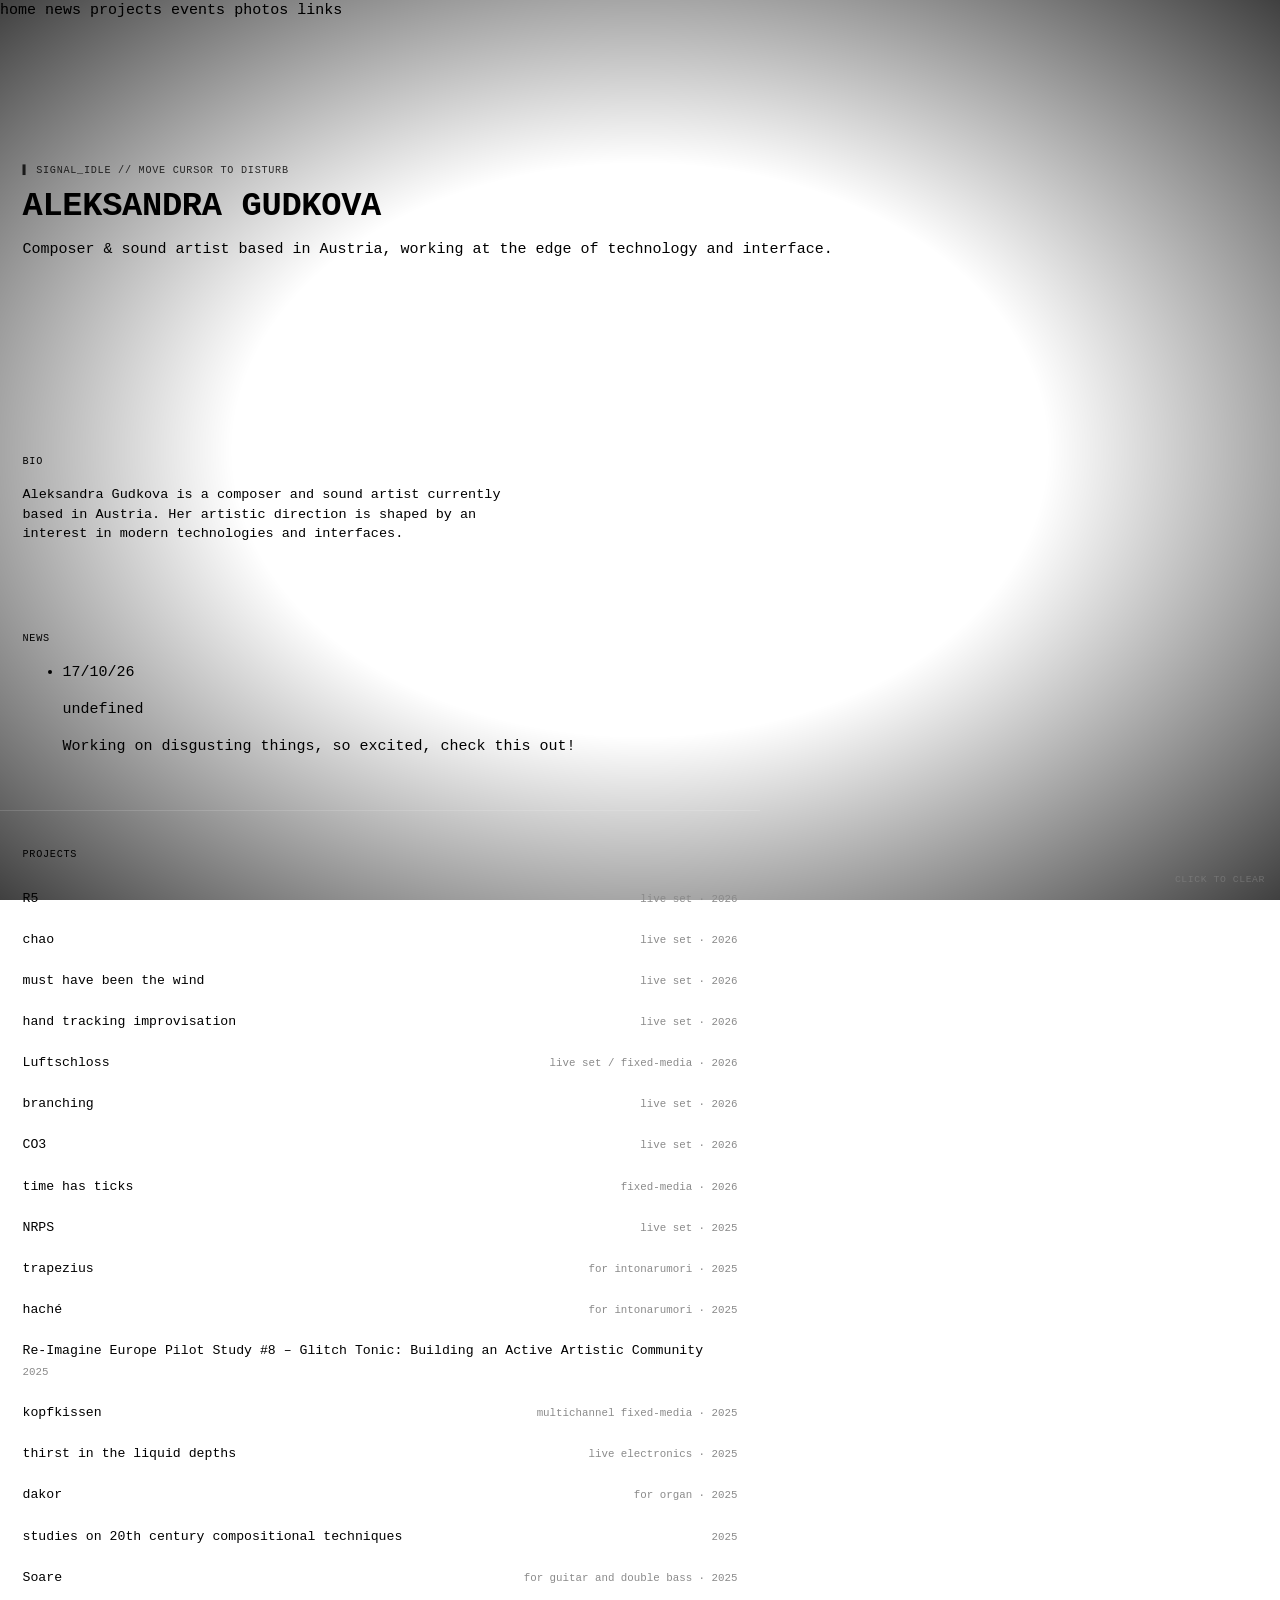
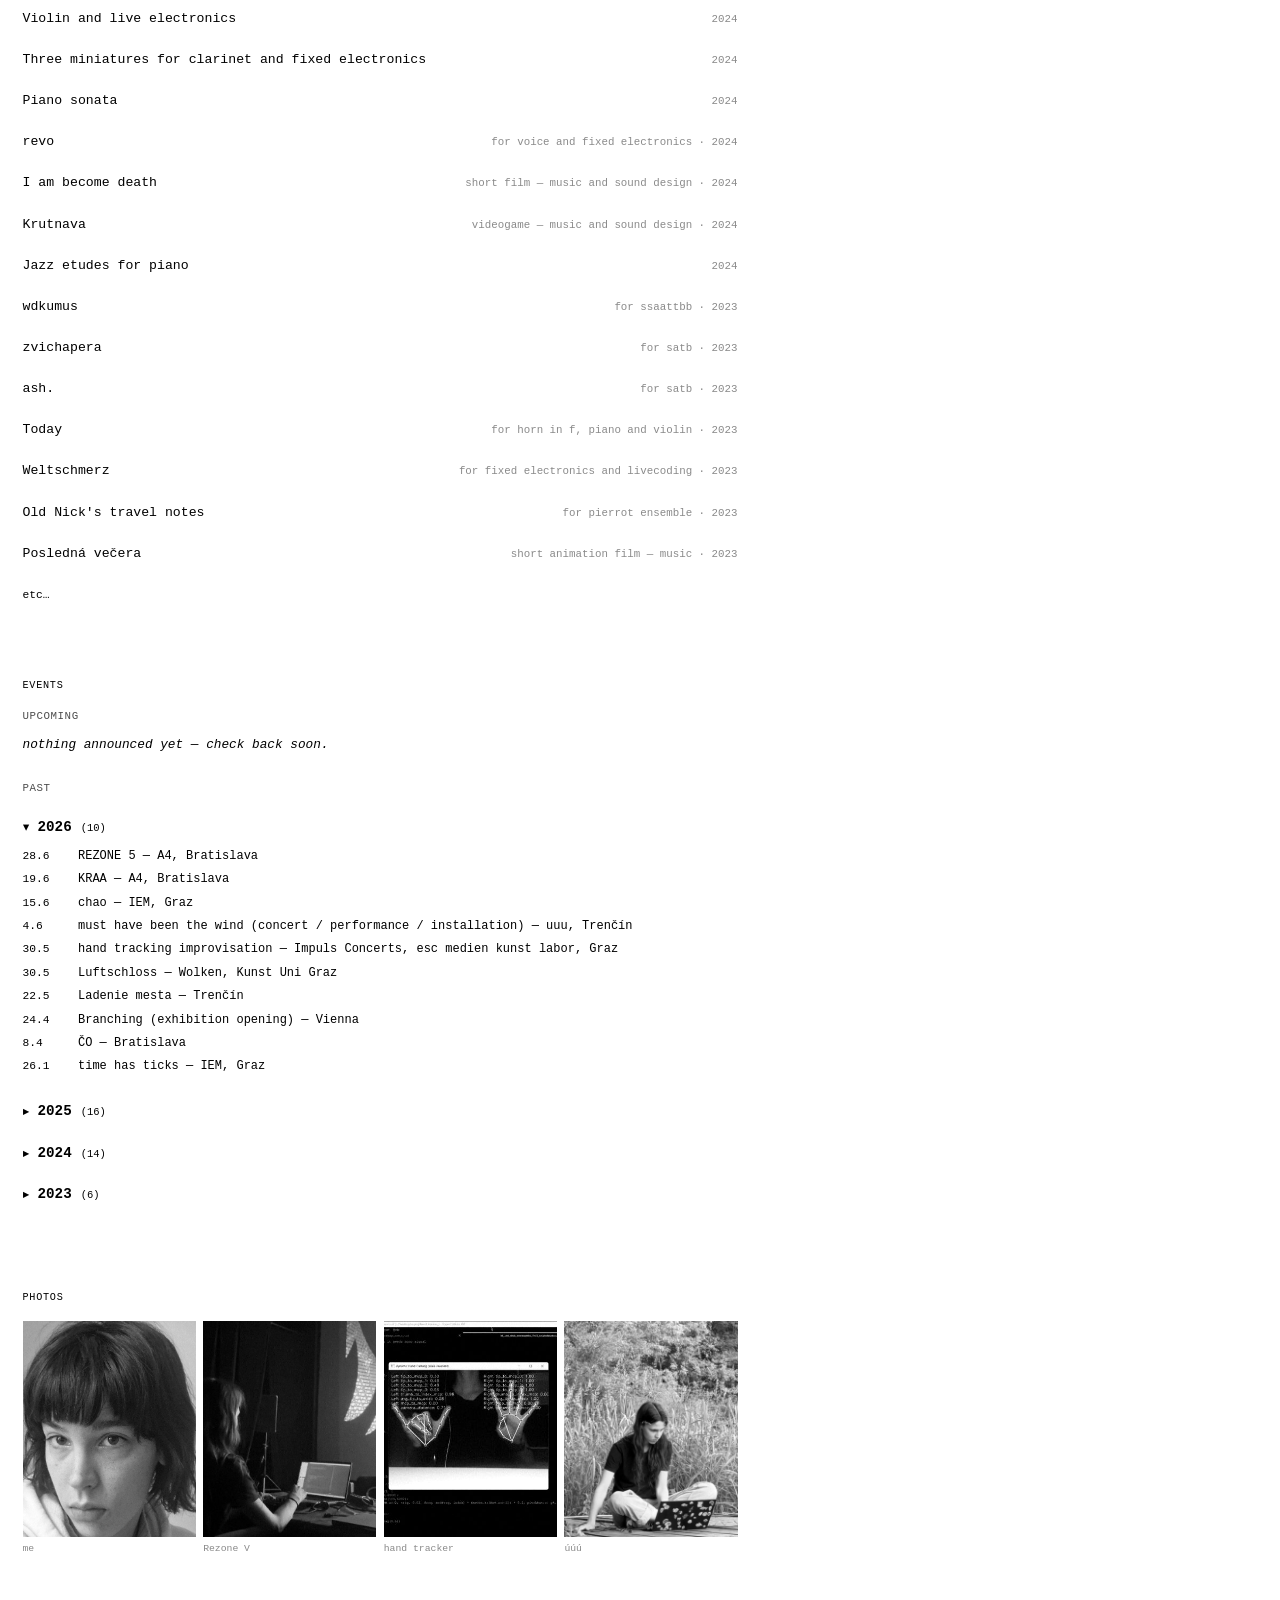
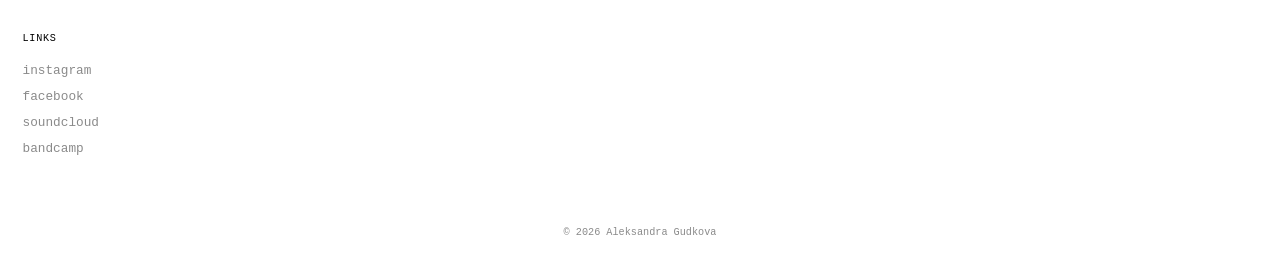
==== index.html @ 403d8c8c "Revise index.html structure and content Updated the HTML structure by adding navigation links, a her" ====
<!DOCTYPE html>
<html lang="en">
<head>
<meta charset="UTF-8">
<meta name="viewport" content="width=device-width, initial-scale=1.0">
<title>Aleksandra Gudkova — composer / sound artist</title>
<meta name="description" content="Aleksandra Gudkova is a composer and sound artist based in Austria, working with modern technologies and interfaces.">
<link rel="preconnect" href="https://fonts.googleapis.com">
<link rel="preconnect" href="https://fonts.gstatic.com" crossorigin>
<link href="https://fonts.googleapis.com/css2?family=JetBrains+Mono:wght@400;500;700&family=IBM+Plex+Mono:wght@400;500&display=swap" rel="stylesheet">
<link rel="stylesheet" href="style.css">
</head>
<body>

<div id="asciiField" class="ascii-field" aria-hidden="true"></div>
<div class="scanlines" aria-hidden="true"></div>
<div class="vignette" aria-hidden="true"></div>
<p class="clear-hint">click to clear</p>

<a class="skip-link" href="#main">Skip to content</a>

<nav class="side-nav" aria-label="Sections">
  <a href="#home">home</a>
  <a href="#news">news</a>
  <a href="#projects">projects</a>
  <a href="#events">events</a>
  <a href="#photos">photos</a>
  <a href="#links">links</a>
</nav>

<main id="main" class="page">

  <div id="home">
    <header class="hero">
      <p class="eyebrow"><span class="cursor-blink">▌</span> SIGNAL_IDLE // move cursor to disturb</p>
      <h1 class="name glitch-text" data-text="ALEKSANDRA GUDKOVA">ALEKSANDRA GUDKOVA</h1>
      <p class="tagline">Composer &amp; sound artist based in Austria, working at the edge of technology and interface.</p>
    </header>
    <section class="section">
      <p class="label">bio</p>
      <p class="about-text">Aleksandra Gudkova is a composer and sound artist currently based in Austria. Her artistic direction is shaped by an interest in modern technologies and interfaces.</p>
    </section>
  </div>

  <section class="section" id="news">
    <p class="label">news</p>
    <ul class="news-list" id="newsList" data-limit="5"></ul>
  </section>

  <section class="section" id="projects">
    <p class="label">projects</p>
    <ul class="work-list" id="projectsList"></ul>
    <p class="etc">etc…</p>
  </section>

  <section class="section" id="events">
    <p class="label">events</p>
    <div class="events-block">
      <p class="events-subhead">upcoming</p>
      <ul class="events-list" id="eventsUpcoming"></ul>
    </div>
    <div class="events-block">
      <p class="events-subhead">past</p>
      <div id="eventsPast"></div>
    </div>
  </section>

  <section class="section" id="photos">
    <p class="label">photos</p>
    <div class="photo-grid" id="photoGrid"></div>
  </section>

  <section class="section" id="links">
    <p class="label">links</p>
    <ul class="contact-list">
      <li><a href="https://www.instagram.com/akovtak/" target="_blank" rel="noopener">instagram</a></li>
      <li><a href="https://www.facebook.com/akovtak/" target="_blank" rel="noopener">facebook</a></li>
      <li><a href="https://soundcloud.com/akovtak" target="_blank" rel="noopener">soundcloud</a></li>
      <li><a href="https://akovtak.bandcamp.com/album/obstsalat" target="_blank" rel="noopener">bandcamp</a></li>
    </ul>
  </section>

  <footer class="footer"><p>© 2026 Aleksandra Gudkova</p></footer>
</main>

<script src="content.js"></script>
<script src="script.js"></script>
<script>
  // highlight the current section in the side outline
  const navLinks = [...document.querySelectorAll('.side-nav a')];
  const io = new IntersectionObserver((entries) => {
    entries.forEach((e) => {
      if (e.isIntersecting) {
        navLinks.forEach((a) =>
          a.classList.toggle('active', a.getAttribute('href') === '#' + e.target.id));
      }
    });
  }, { rootMargin: '-30% 0px -60% 0px' });
  navLinks.forEach((a) => {
    const t = document.querySelector(a.getAttribute('href'));
    if (t) io.observe(t);
  });
</script>
</body>
</html>
---- style.css ----
:root {
  --bg: #ffffff;
  --ink: #000000;
  --ink-dim: #8a8a8a;
  --signal: #ffffff;
  --signal-2: #9a9a9a;
  --line: rgba(255, 255, 255, 0.14);
  --header-h: 3rem;

  --font-display: 'Inconsolata', monospace;
  --font-mono: 'Inconsolata', monospace;
  /* --font-body: 'IBM Plex Mono', monospace; */
  --font-body: 'Inconsolata', monospace;
}

* { box-sizing: border-box; }

html {
  scroll-behavior: smooth;
  font-size: 15px;
}

@media (prefers-reduced-motion: reduce) {
  html { scroll-behavior: auto; }
}

body {
  margin: 0;
  background: var(--bg);
  color: var(--ink);
  font-family: var(--font-body);
  line-height: 1.45;
  -webkit-font-smoothing: antialiased;
}

/* ---------- ASCII field ---------- */

.ascii-field {
  position: fixed;
  inset: 0;
  z-index: 0;
  display: grid;
  overflow: hidden;
  font-family: var(--font-mono);
  user-select: none;
  /* animation: flicker 7s infinite; */
}

.ascii-field .cell {
  display: flex;
  align-items: center;
  justify-content: center;
  color: var(--ink-dim);
  opacity: 0.0;
  transition: opacity 2.6s ease, color 2.6s ease;
}

.ascii-field .cell.active {
  color: var(--ink);
  opacity: 1;
  transition: opacity 1.12s ease, color 1.12s ease;
}

.scanlines {
  position: fixed;
  inset: 0;
  z-index: 0;
  pointer-events: none;
  background: repeating-linear-gradient(
    to bottom,
    rgba(0, 0, 0, 0.35) 0px,
    rgba(0, 0, 0, 0.35) 1px,
    transparent 1px,
    transparent 3px
  );
  mix-blend-mode: overlay;
}

.vignette {
  position: fixed;
  inset: 0;
  z-index: 0;
  pointer-events: none;
  background: radial-gradient(ellipse at center, transparent 45%, rgba(0, 0, 0, 0.75) 100%);
}

.clear-hint {
  position: fixed;
  right: 1rem;
  bottom: 0.85rem;
  z-index: 1;
  margin: 0;
  font-family: var(--font-mono);
  font-size: 0.65rem;
  letter-spacing: 0.06em;
  text-transform: uppercase;
  color: var(--ink-dim);
  opacity: 0.55;
  pointer-events: none;
}

/* @keyframes flicker {
  0%, 100% { filter: brightness(1); }
  92% { filter: brightness(1); }
  93% { filter: brightness(1.5) contrast(1.3); }
  94% { filter: brightness(0.85); }
  95% { filter: brightness(1); }
  96.5% { filter: brightness(1.35); }
  97% { filter: brightness(1); }
} */

@media (prefers-reduced-motion: reduce) {
  .ascii-field { animation: none; }
  .ascii-field .cell { transition: none; }
}

.skip-link {
  position: absolute;
  left: -999px;
  top: 0;
  background: var(--ink);
  color: #000;
  padding: 0.4rem 0.85rem;
  z-index: 100;
  font-family: var(--font-mono);
  font-size: 0.8rem;
}
.skip-link:focus {
  left: 1rem;
  top: 1rem;
}

a {
  color: var(--ink);
  text-decoration: none;
}

a:focus-visible,
button:focus-visible {
  outline: 2px solid var(--ink);
  outline-offset: 2px;
}

/* ---------- site header (present on every page) ---------- */

.site-header {
  position: relative;
  z-index: 2;
  height: var(--header-h);
  display: flex;
  align-items: center;
  justify-content: space-between;
  padding: 0 1.5rem;
  border-bottom: 1px solid var(--line);
  /* background: var(--bg); */
}

.site-header .mark {
  font-family: var(--font-mono);
  font-weight: 700;
  font-size: 0.85rem;
  letter-spacing: 0.04em;
}

.site-nav {
  display: flex;
  gap: 1.1rem;
  font-family: var(--font-mono);
  font-size: 0.72rem;
  text-transform: uppercase;
  letter-spacing: 0.05em;
}

.site-nav a {
  color: var(--ink-dim);
  transition: color 0.15s ease;
}

.site-nav a:hover,
.site-nav a:focus-visible {
  color: var(--ink);
}

.site-nav a.active {
  color: var(--ink);
  border-bottom: 1px solid var(--ink);
  padding-bottom: 2px;
}

/* ---------- Hero ---------- */

.hero {
  position: relative;
  z-index: 1;
  min-height: 44vh;
  display: flex;
  flex-direction: column;
  justify-content: center;
  align-items: flex-start;
  padding: 3rem 1.5rem;
  pointer-events: none;
}

.hero > * {
  pointer-events: auto;
}

.eyebrow {
  font-family: var(--font-mono);
  font-size: 0.68rem;
  letter-spacing: 0.07em;
  text-transform: uppercase;
  color: var(--ink);
  margin: 0 0 0.75rem;
  opacity: 0.8;
}

/* .cursor-blink {
  display: inline-block;
  animation: blink 1s steps(1) infinite;
} */

/* @keyframes blink {
  0%, 49% { opacity: 1; }
  50%, 100% { opacity: 0; }
} */

.name {
  position: relative;
  font-family: var(--font-display);
  font-weight: 700;
  font-size: clamp(1rem, 6vw, 2.25rem);
  line-height: 1;
  letter-spacing: -0.01em;
  margin: 0;
}

/* grayscale glitch text: two ghosted copies stutter behind the real text */

/* .glitch-text {
  isolation: isolate;
}

.glitch-text::before,
.glitch-text::after {
  content: attr(data-text);
  position: absolute;
  inset: 0;
  background: var(--bg);
  clip-path: inset(0 0 0 0);
}

.glitch-text::before {
  color: var(--signal);
  z-index: -1;
  animation: glitch-1 4.5s infinite linear alternate-reverse;
}

.glitch-text::after {
  color: var(--signal-2);
  z-index: -2;
  animation: glitch-2 5.5s infinite linear alternate-reverse;
}

@keyframes glitch-1 {
  0%   { clip-path: inset(4% 0 88% 0); transform: translate(2px, 0); }
  10%  { clip-path: inset(62% 0 5% 0); transform: translate(-2px, 0); }
  20%  { clip-path: inset(20% 0 60% 0); transform: translate(1px, 0); }
  30%  { clip-path: inset(80% 0 3% 0); transform: translate(-1px, 0); }
  40%  { clip-path: inset(45% 0 40% 0); transform: translate(2px, 0); }
  50%  { clip-path: inset(10% 0 75% 0); transform: translate(0, 0); }
  60%  { clip-path: inset(70% 0 15% 0); transform: translate(-2px, 0); }
  70%  { clip-path: inset(30% 0 50% 0); transform: translate(1px, 0); }
  80%  { clip-path: inset(55% 0 30% 0); transform: translate(-1px, 0); }
  90%  { clip-path: inset(5% 0 85% 0); transform: translate(2px, 0); }
  100% { clip-path: inset(40% 0 45% 0); transform: translate(0, 0); }
}

@keyframes glitch-2 {
  0%   { clip-path: inset(70% 0 10% 0); transform: translate(-2px, 0); }
  15%  { clip-path: inset(15% 0 70% 0); transform: translate(2px, 0); }
  30%  { clip-path: inset(50% 0 30% 0); transform: translate(-1px, 0); }
  45%  { clip-path: inset(5% 0 90% 0); transform: translate(1px, 0); }
  60%  { clip-path: inset(65% 0 20% 0); transform: translate(-2px, 0); }
  75%  { clip-path: inset(25% 0 55% 0); transform: translate(2px, 0); }
  90%  { clip-path: inset(80% 0 5% 0); transform: translate(-1px, 0); }
  100% { clip-path: inset(35% 0 45% 0); transform: translate(1px, 0); }
}

.glitch-text.glitch-burst::before {
  animation: glitch-1 0.25s infinite linear alternate-reverse;
}

.glitch-text.glitch-burst::after {
  animation: glitch-2 0.2s infinite linear alternate-reverse;
}

@media (prefers-reduced-motion: reduce) {
  .glitch-text::before,
  .glitch-text::after {
    animation: none;
    display: none;
  }
  .cursor-blink { animation: none; }
}

.tagline {
  font-family: var(--font-body);
  font-size: 0.85rem;
  color: var(--ink-dim);
  max-width: 36ch;
  margin: 0.75rem 0 0;
} */

/* ---------- Page title (non-hero pages) ---------- */

.page-title {
  position: relative;
  z-index: 1;
  max-width: 760px;
  margin: 0;
  padding: 2.25rem 1.5rem 0;
}

.page-title h1 {
  font-family: var(--font-display);
  font-weight: 700;
  font-size: 1.4rem;
  margin: 0;
  text-transform: lowercase;
}

/* ---------- Sections ---------- */

.section {
  position: relative;
  z-index: 1;
  max-width: 760px;
  margin: 0;
  padding: 2.5rem 1.5rem;
  /* background: var(--bg); */
  border-top: 1px solid var(--line);
}

.section:first-of-type {
  border-top: none;
}

.label {
  font-family: var(--font-mono);
  font-size: 0.68rem;
  letter-spacing: 0.07em;
  text-transform: uppercase;
  color: var(--ink);
  margin: 0 0 1rem;
}

/* etc line under project list */

.etc {
  margin: 0.85rem 0 0;
  font-family: var(--font-mono);
  font-size: 0.75rem;
  color: var(--ink);
}

/* about */

.about-text {
  font-size: 0.9rem;
  max-width: 64ch;
  color: var(--ink);
}

/* work / project list */

.work-list {
  list-style: none;
  margin: 0;
  padding: 0;
}

.work-item {
  border-bottom: 1px solid var(--line);
}

.work-item a {
  display: flex;
  flex-wrap: wrap;
  align-items: baseline;
  justify-content: space-between;
  gap: 0.35rem 1.25rem;
  padding: 0.7rem 0;
  transition: color 0.15s ease, padding-left 0.15s ease;
}

.work-item a:hover,
.work-item a:focus-visible {
  color: var(--ink);
  padding-left: 0.2rem;
  /* text-shadow: -1px 0 var(--signal-2), 1px 0 var(--ink); */
}

.work-title {
  font-family: var(--font-display);
  font-weight: 500;
  font-size: 0.88rem;
}

.work-meta {
  font-family: var(--font-mono);
  font-size: 0.72rem;
  color: var(--ink-dim);
}

/* events */

.events-block {
  margin-bottom: 1.75rem;
}

.events-block:last-child {
  margin-bottom: 0;
}

.events-subhead {
  font-family: var(--font-mono);
  font-size: 0.72rem;
  text-transform: uppercase;
  letter-spacing: 0.05em;
  color: var(--ink);
  margin: 0 0 0.75rem;
  opacity: 0.7;
}

.events-empty {
  font-family: var(--font-body);
  font-size: 0.85rem;
  color: var(--ink);
  font-style: italic;
  margin: 0;
}

.year-group {
  border-bottom: 1px solid var(--line);
}

.year-group summary {
  cursor: pointer;
  list-style: none;
  padding: 0.65rem 0;
  font-family: var(--font-display);
  font-weight: 700;
  font-size: 0.95rem;
  display: flex;
  align-items: baseline;
  gap: 0.6rem;
}

.year-group summary::-webkit-details-marker {
  display: none;
}

.year-group summary::before {
  content: '▸';
  display: inline-block;
  font-size: 0.8em;
  transition: transform 0.15s ease;
}

.year-group[open] summary::before {
  transform: rotate(90deg);
}

.year-group summary:hover,
.year-group summary:focus-visible {
  color: var(--ink);
}

.year-group summary .count {
  font-family: var(--font-mono);
  font-weight: 400;
  font-size: 0.7rem;
  color: var(--ink);
}

.events-list {
  list-style: none;
  margin: 0;
  padding: 0 0 1rem;
  display: flex;
  flex-direction: column;
  gap: 0.4rem;
}

.events-list li {
  font-family: var(--font-body);
  font-size: 0.8rem;
  color: var(--ink);
  display: flex;
  gap: 0.7rem;
}

.ev-date {
  font-family: var(--font-mono);
  color: var(--ink);
  flex-shrink: 0;
  width: 3rem;
  font-size: 0.75rem;
}

/* photos */

.photo-grid {
  display: grid;
  grid-template-columns: repeat(auto-fill, minmax(140px, 1fr));
  gap: 0.5rem;
}

.photo {
  margin: 0 auto;
}

.photo img {
  display: block;
  width: 100%;
  aspect-ratio: 4 / 5;
  object-fit: cover;
  filter: grayscale(1) contrast(1.05);
  /* background: #111; */
}

.photo figcaption {
  font-family: var(--font-mono);
  font-size: 0.65rem;
  color: var(--ink-dim);
  margin-top: 0.3rem;
}

/* contact / footer links */

.contact-list {
  list-style: none;
  margin: 0;
  padding: 0;
  display: flex;
  flex-direction: column;
  gap: 0.5rem;
  font-family: var(--font-mono);
  font-size: 0.85rem;
}

.contact-list a {
  color: var(--ink-dim);
  transition: color 0.15s ease;
}

.contact-list a:hover,
.contact-list a:focus-visible {
  color: var(--ink);
}

/* footer */

.footer {
  position: relative;
  z-index: 1;
  text-align: center;
  padding: 2rem 1rem;
  /* background: var(--bg); */
}

.footer-links {
  list-style: none;
  margin: 0 0 0.75rem;
  padding: 0;
  display: flex;
  justify-content: center;
  gap: 1rem;
  font-family: var(--font-mono);
  font-size: 0.72rem;
  text-transform: uppercase;
  letter-spacing: 0.04em;
}

.footer-links a {
  color: var(--ink-dim);
  transition: color 0.15s ease;
}

.footer-links a:hover,
.footer-links a:focus-visible {
  color: var(--ink);
}

.footer p {
  margin: 0;
  font-family: var(--font-mono);
  font-size: 0.68rem;
  color: var(--ink-dim);
}
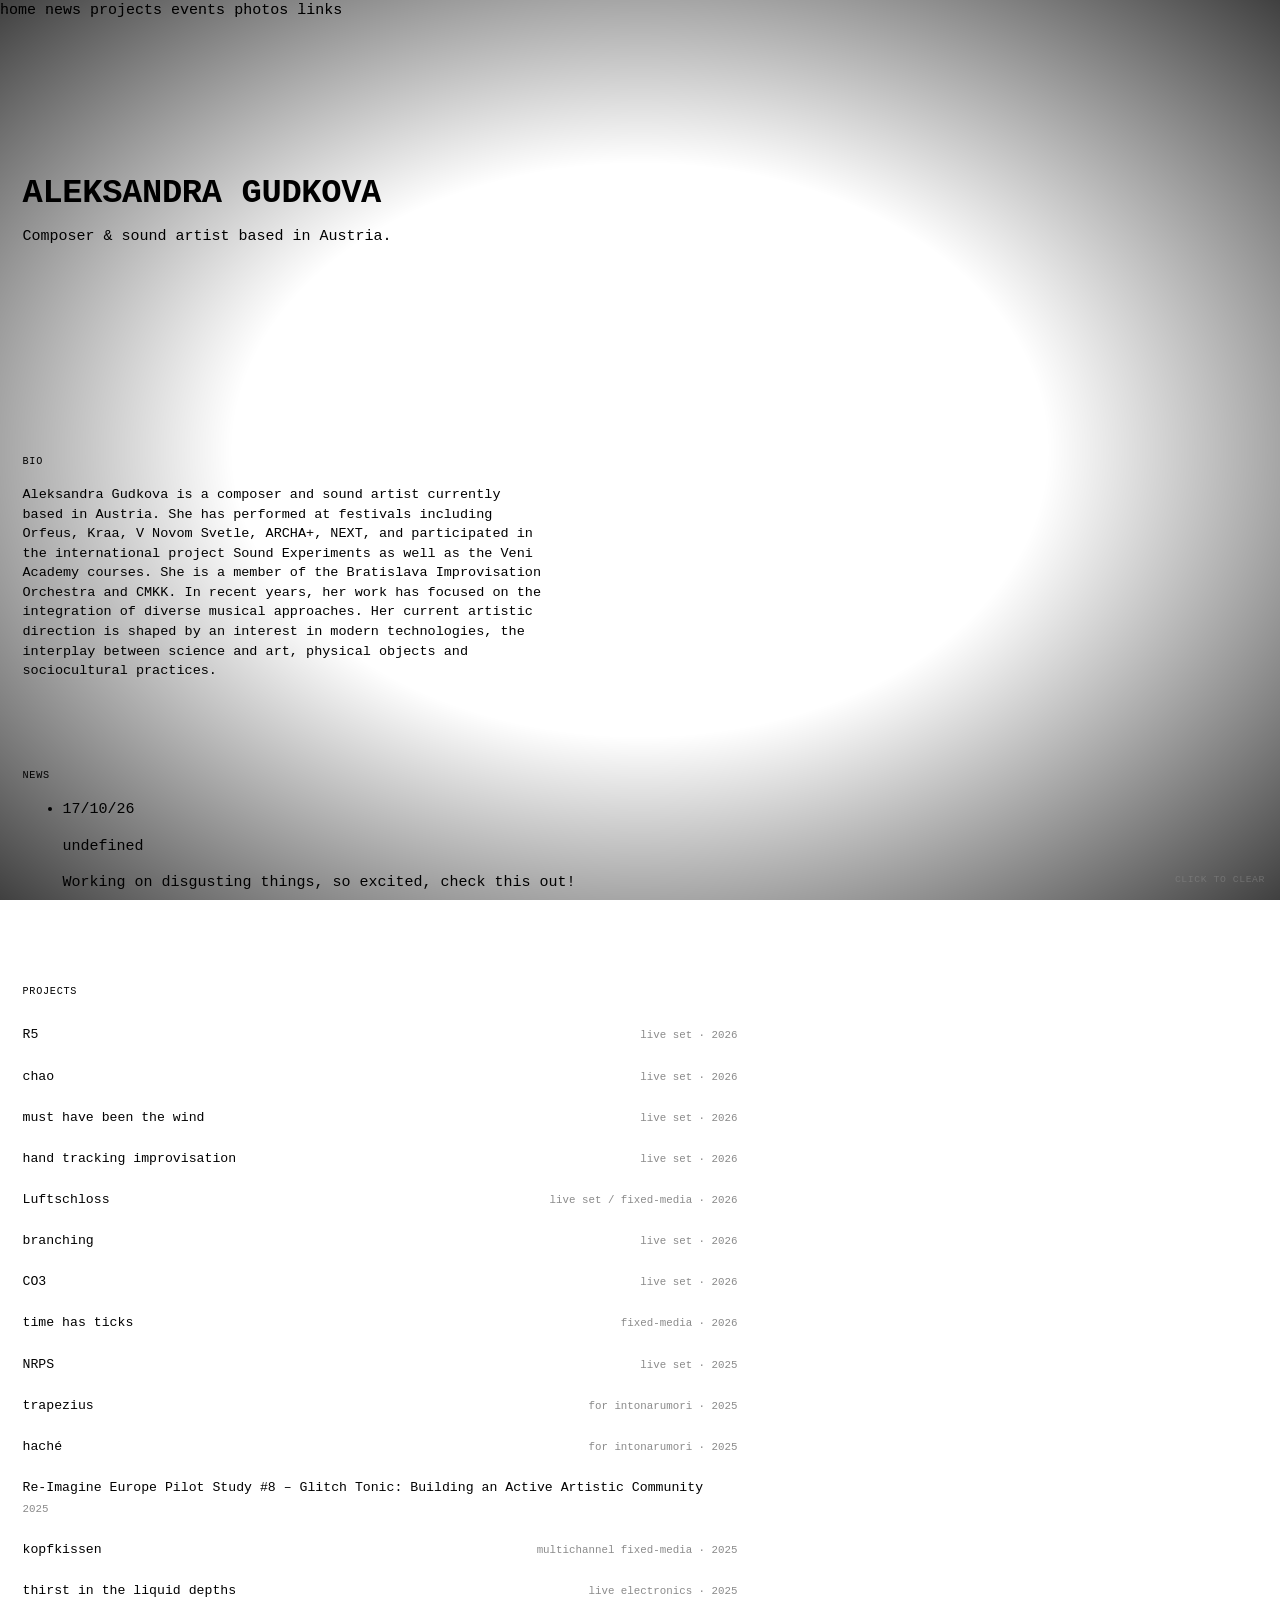
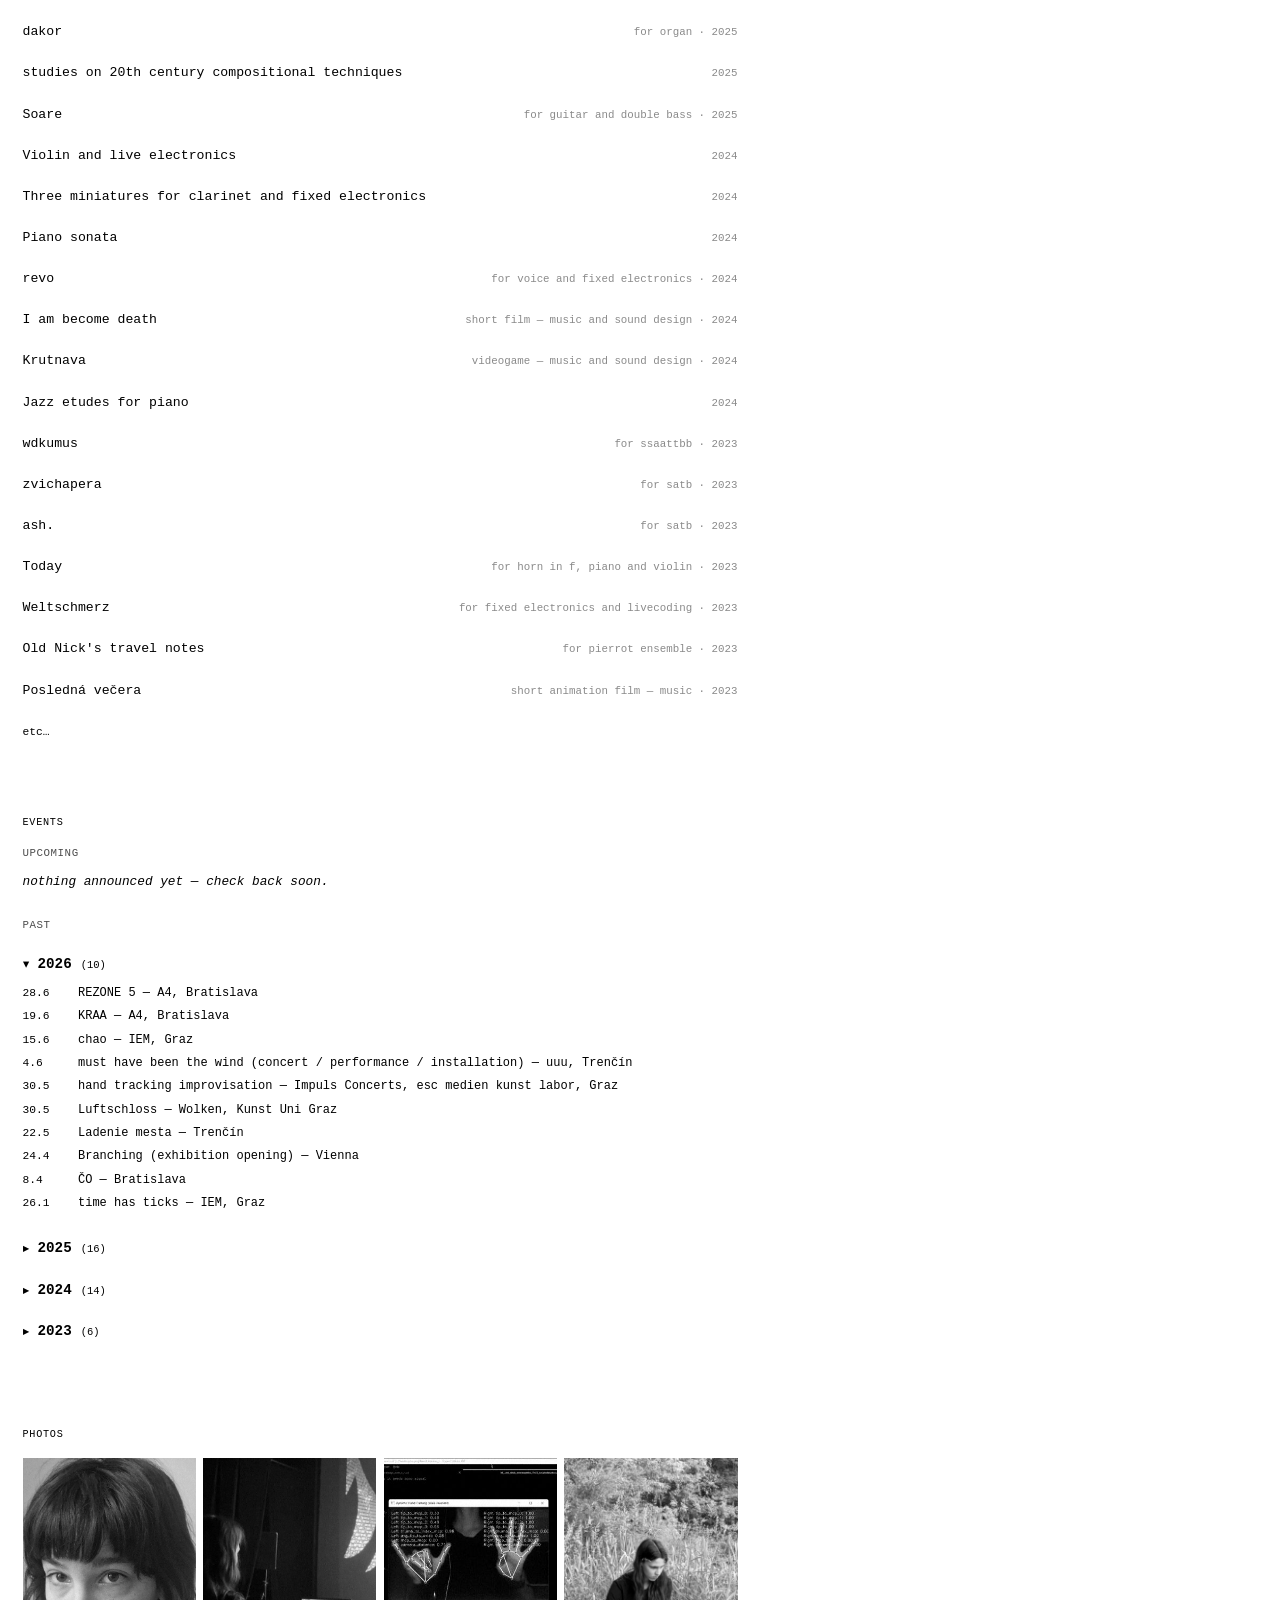
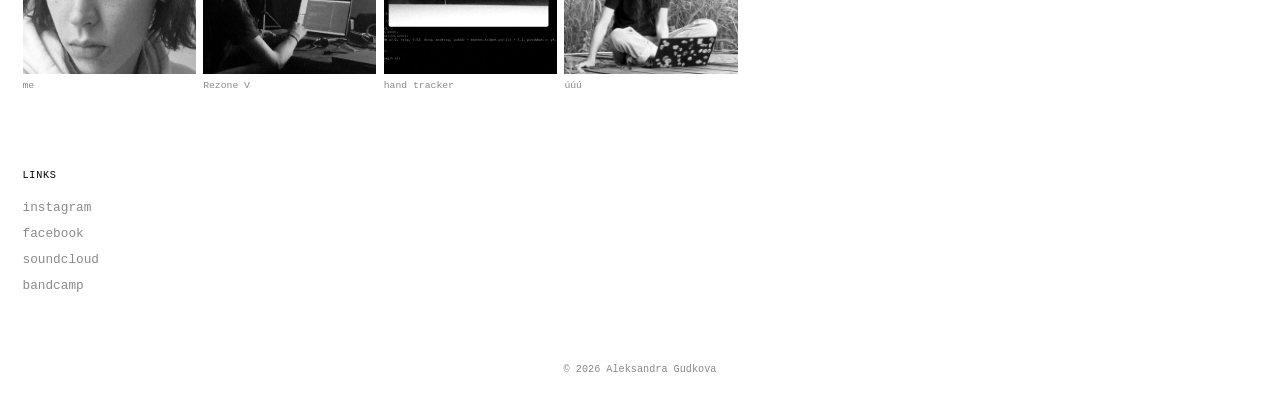
==== commit c2d18f44: "Revise tagline and enhance biography section Updated the tagline and expanded the about text for Ale" ====
--- a/index.html
+++ b/index.html
@@ -32,13 +32,15 @@
 
   <div id="home">
     <header class="hero">
-      <p class="eyebrow"><span class="cursor-blink">▌</span> SIGNAL_IDLE // move cursor to disturb</p>
+      <!-- <p class="eyebrow"><span class="cursor-blink">▌</span> SIGNAL_IDLE // move cursor to disturb</p> -->
       <h1 class="name glitch-text" data-text="ALEKSANDRA GUDKOVA">ALEKSANDRA GUDKOVA</h1>
-      <p class="tagline">Composer &amp; sound artist based in Austria, working at the edge of technology and interface.</p>
+      <p class="tagline">Composer &amp; sound artist based in Austria.</p>
     </header>
     <section class="section">
       <p class="label">bio</p>
-      <p class="about-text">Aleksandra Gudkova is a composer and sound artist currently based in Austria. Her artistic direction is shaped by an interest in modern technologies and interfaces.</p>
+      <p class="about-text">Aleksandra Gudkova is a composer and sound artist currently based in Austria. She has performed at festivals including Orfeus, Kraa, V Novom Svetle, ARCHA+, NEXT, and participated in the international project Sound Experiments as well as the Veni Academy courses. She is a member of the Bratislava Improvisation Orchestra and CMKK.
+In recent years, her work has focused on the integration of diverse musical approaches. Her current artistic direction is shaped by an interest in modern technologies, the interplay between science and art, physical objects and sociocultural practices.
+</p>
     </section>
   </div>
 
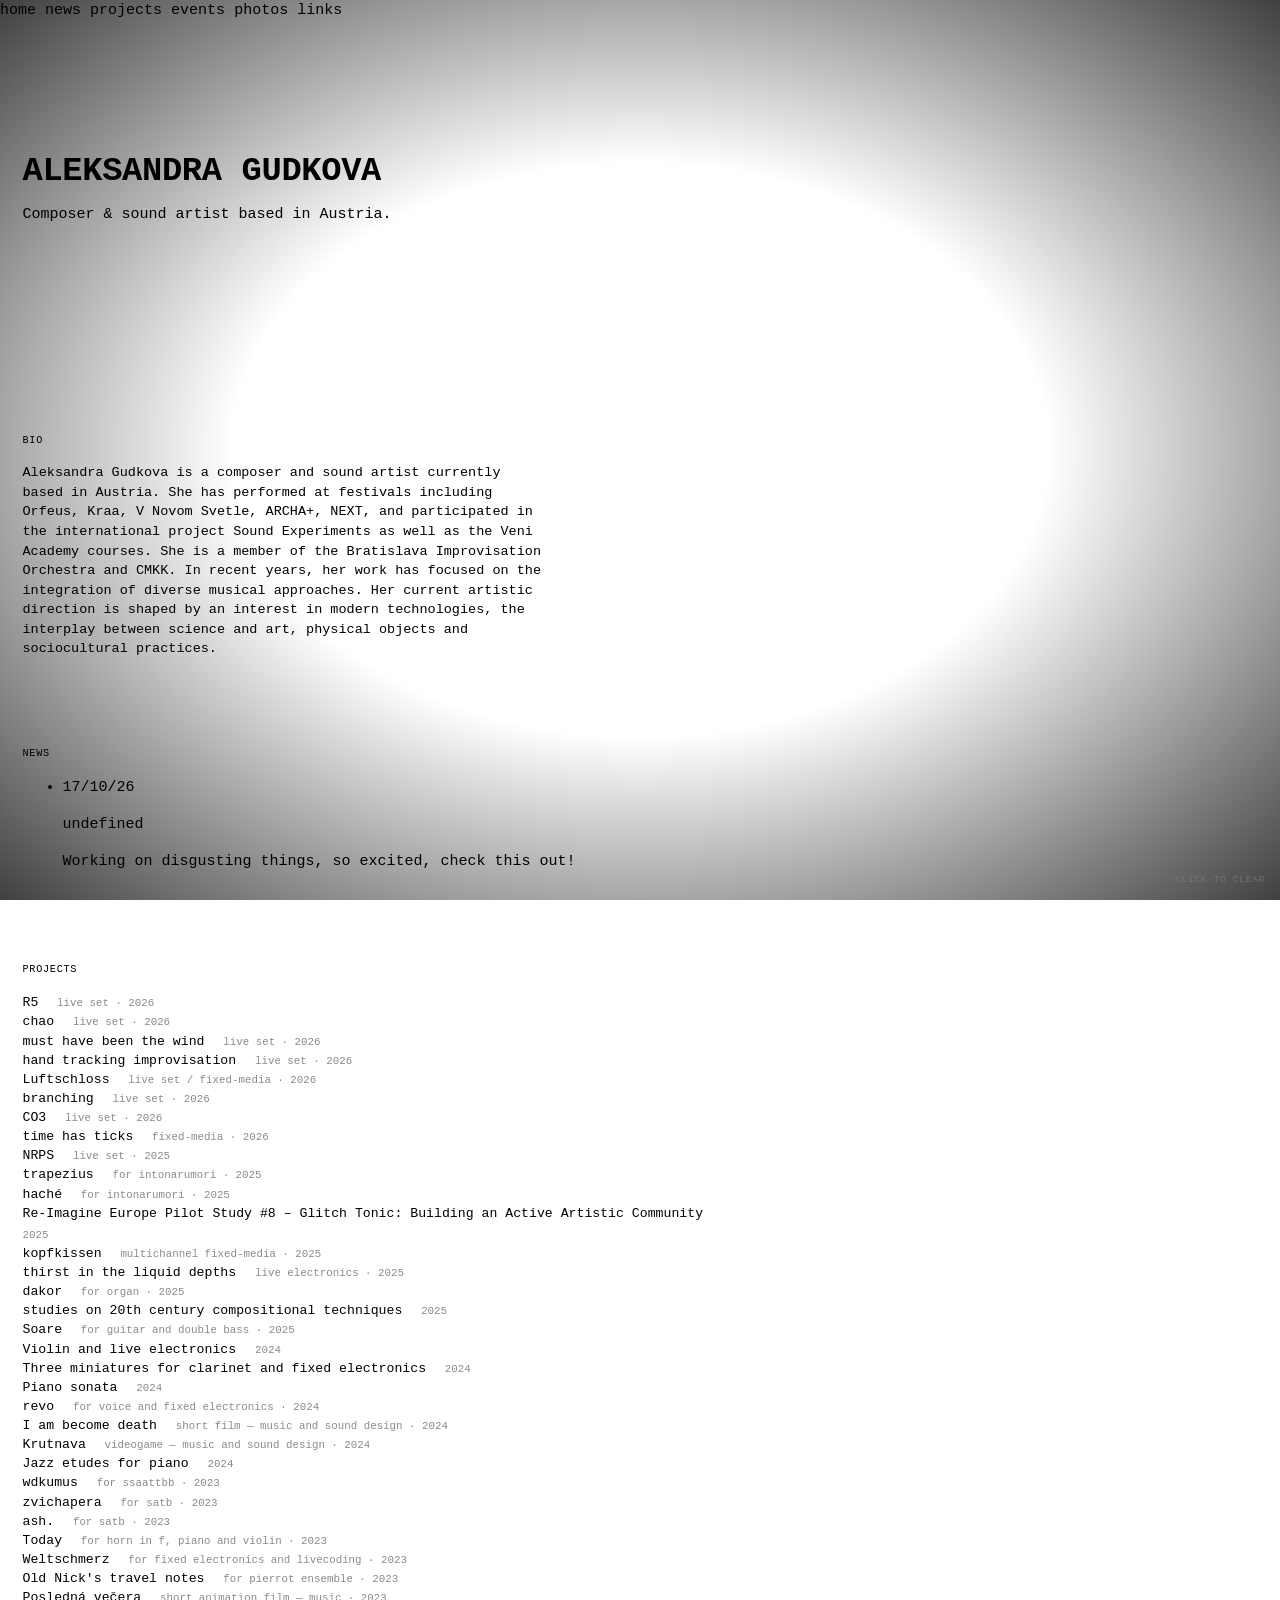
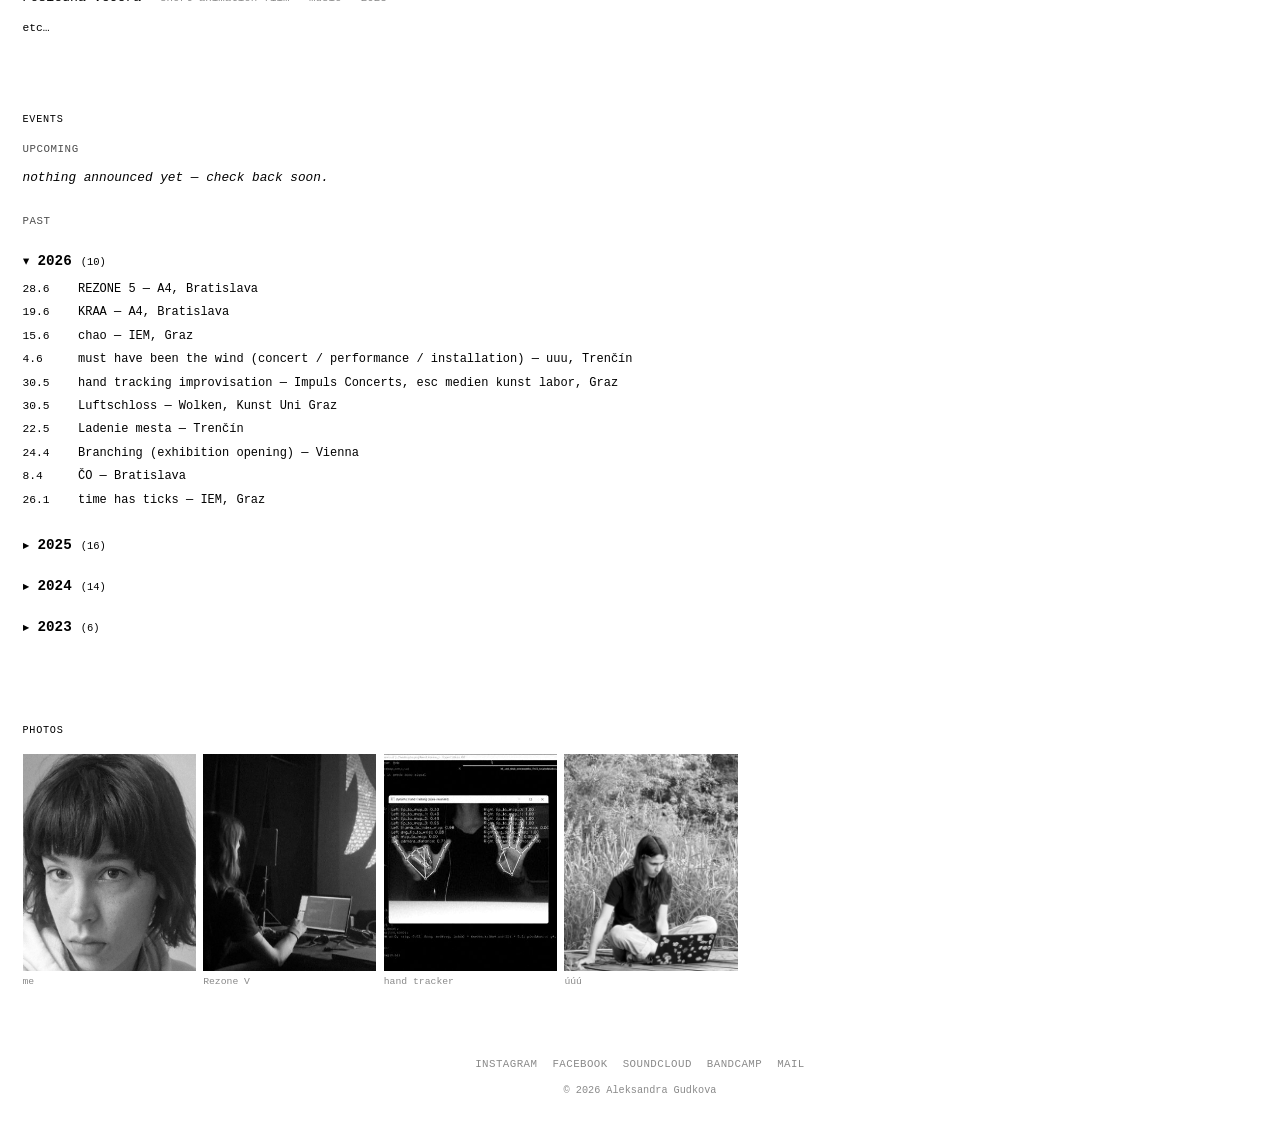
==== commit 776d567f: "Refactor footer section and add contact links" ====
--- a/index.html
+++ b/index.html
@@ -72,17 +72,17 @@
     <div class="photo-grid" id="photoGrid"></div>
   </section>
 
-  <section class="section" id="links">
-    <p class="label">links</p>
-    <ul class="contact-list">
-      <li><a href="https://www.instagram.com/akovtak/" target="_blank" rel="noopener">instagram</a></li>
-      <li><a href="https://www.facebook.com/akovtak/" target="_blank" rel="noopener">facebook</a></li>
-      <li><a href="https://soundcloud.com/akovtak" target="_blank" rel="noopener">soundcloud</a></li>
-      <li><a href="https://akovtak.bandcamp.com/album/obstsalat" target="_blank" rel="noopener">bandcamp</a></li>
-    </ul>
-  </section>
-
-  <footer class="footer"><p>© 2026 Aleksandra Gudkova</p></footer>
+ <footer class="footer" id="links">
+  <ul class="footer-links">
+    <li><a href="https://www.instagram.com/akovtak/" target="_blank" rel="noopener">instagram</a></li>
+    <li><a href="https://www.facebook.com/akovtak/" target="_blank" rel="noopener">facebook</a></li>
+    <li><a href="https://soundcloud.com/akovtak" target="_blank" rel="noopener">soundcloud</a></li>
+    <li><a href="https://akovtak.bandcamp.com/album/obstsalat" target="_blank" rel="noopener">bandcamp</a></li>
+    <li><a href="lksndr.cptn@gmail.com" target="_blank" rel="noopener">mail</a></li>
+  </ul>
+  <p>© 2026 Aleksandra Gudkova</p>
+</footer>
+  
 </main>
 
 <script src="content.js"></script>
--- a/style.css
+++ b/style.css
@@ -58,7 +58,7 @@
 .ascii-field .cell.active {
   color: var(--ink);
   opacity: 1;
-  transition: opacity 1.12s ease, color 1.12s ease;
+  transition: opacity 0.1s ease, color 0.1s ease;
 }
 
 .scanlines {
@@ -378,19 +378,20 @@
   list-style: none;
   margin: 0;
   padding: 0;
+  gap: 0.4rem
 }
 
 .work-item {
-  border-bottom: 1px solid var(--line);
+  border-bottom: none;
 }
 
 .work-item a {
   display: flex;
   flex-wrap: wrap;
   align-items: baseline;
-  justify-content: space-between;
+  justify-content: flex-start;
   gap: 0.35rem 1.25rem;
-  padding: 0.7rem 0;
+  padding: 0;
   transition: color 0.15s ease, padding-left 0.15s ease;
 }
 
@@ -599,3 +600,6 @@
   font-size: 0.68rem;
   color: var(--ink-dim);
 }
+
+.ascii-field { pointer-events: none; }
+.side-nav { position: fixed; z-index: 5; }
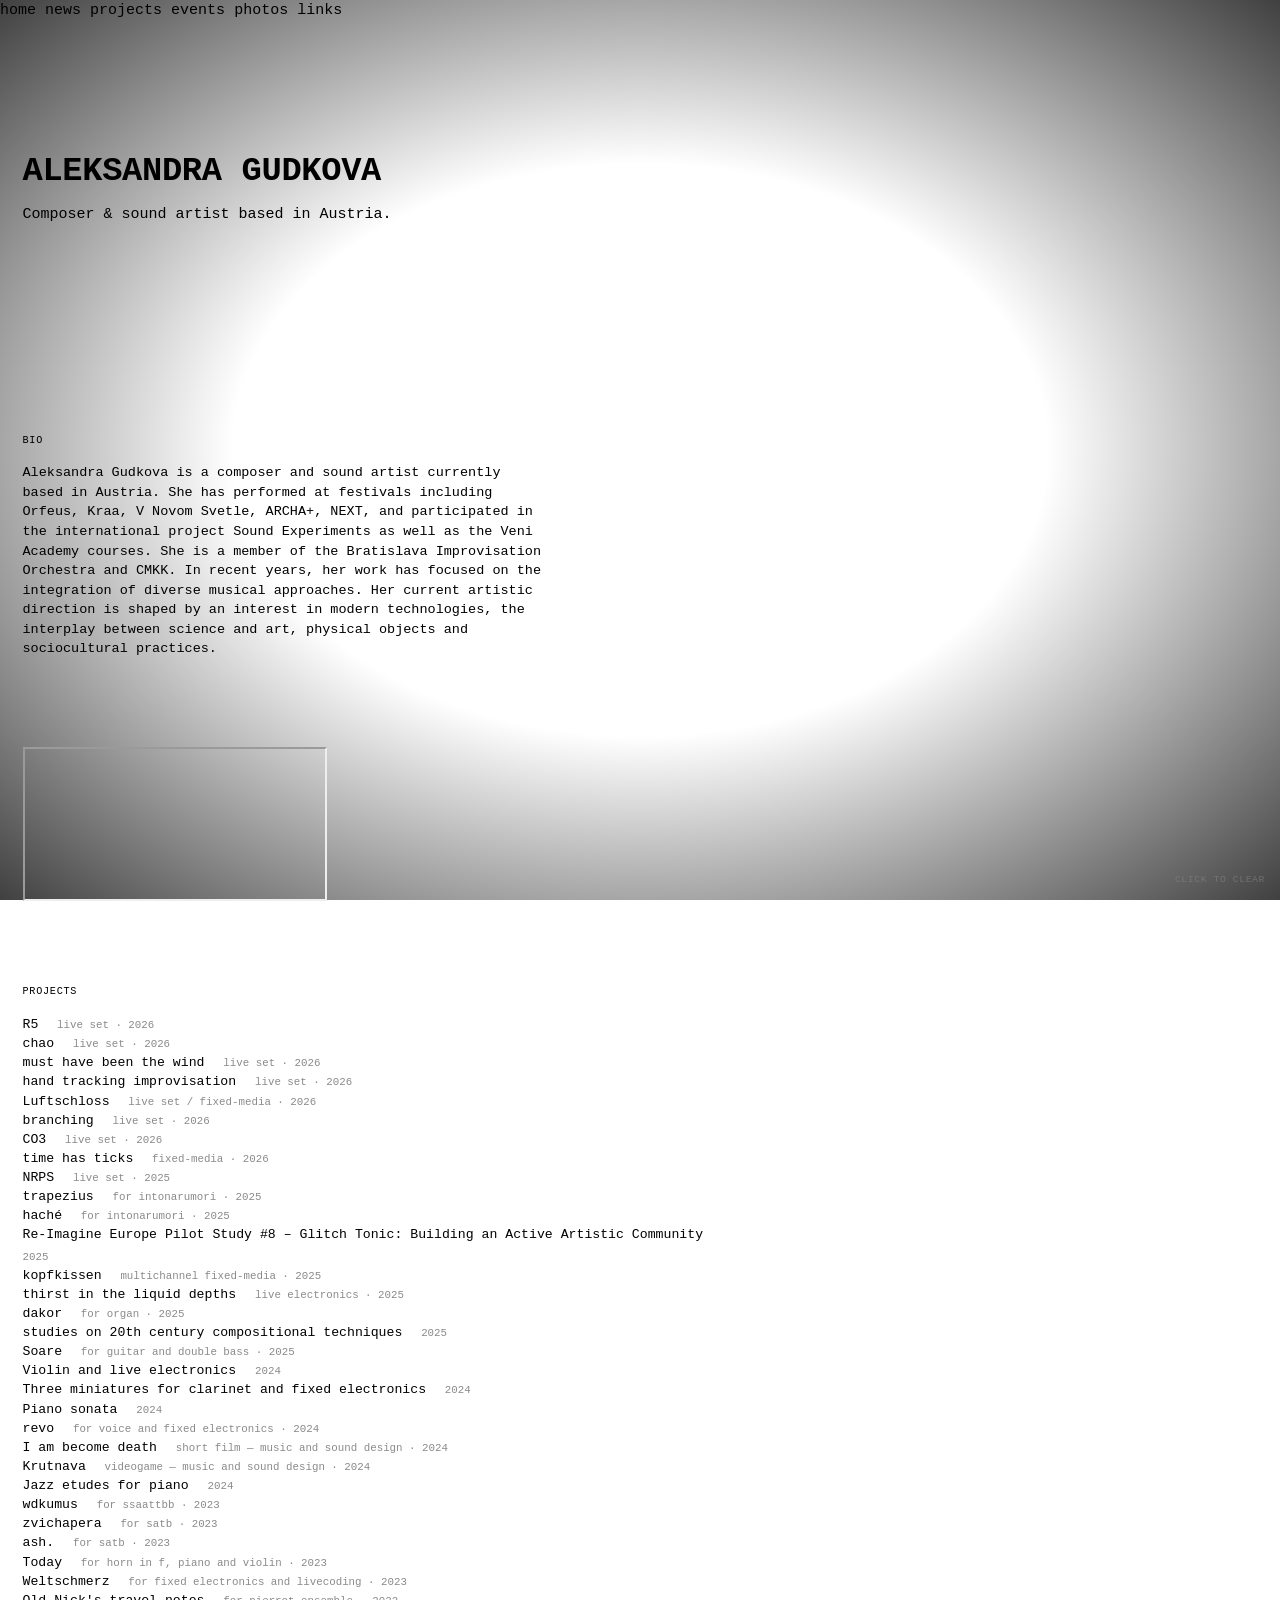
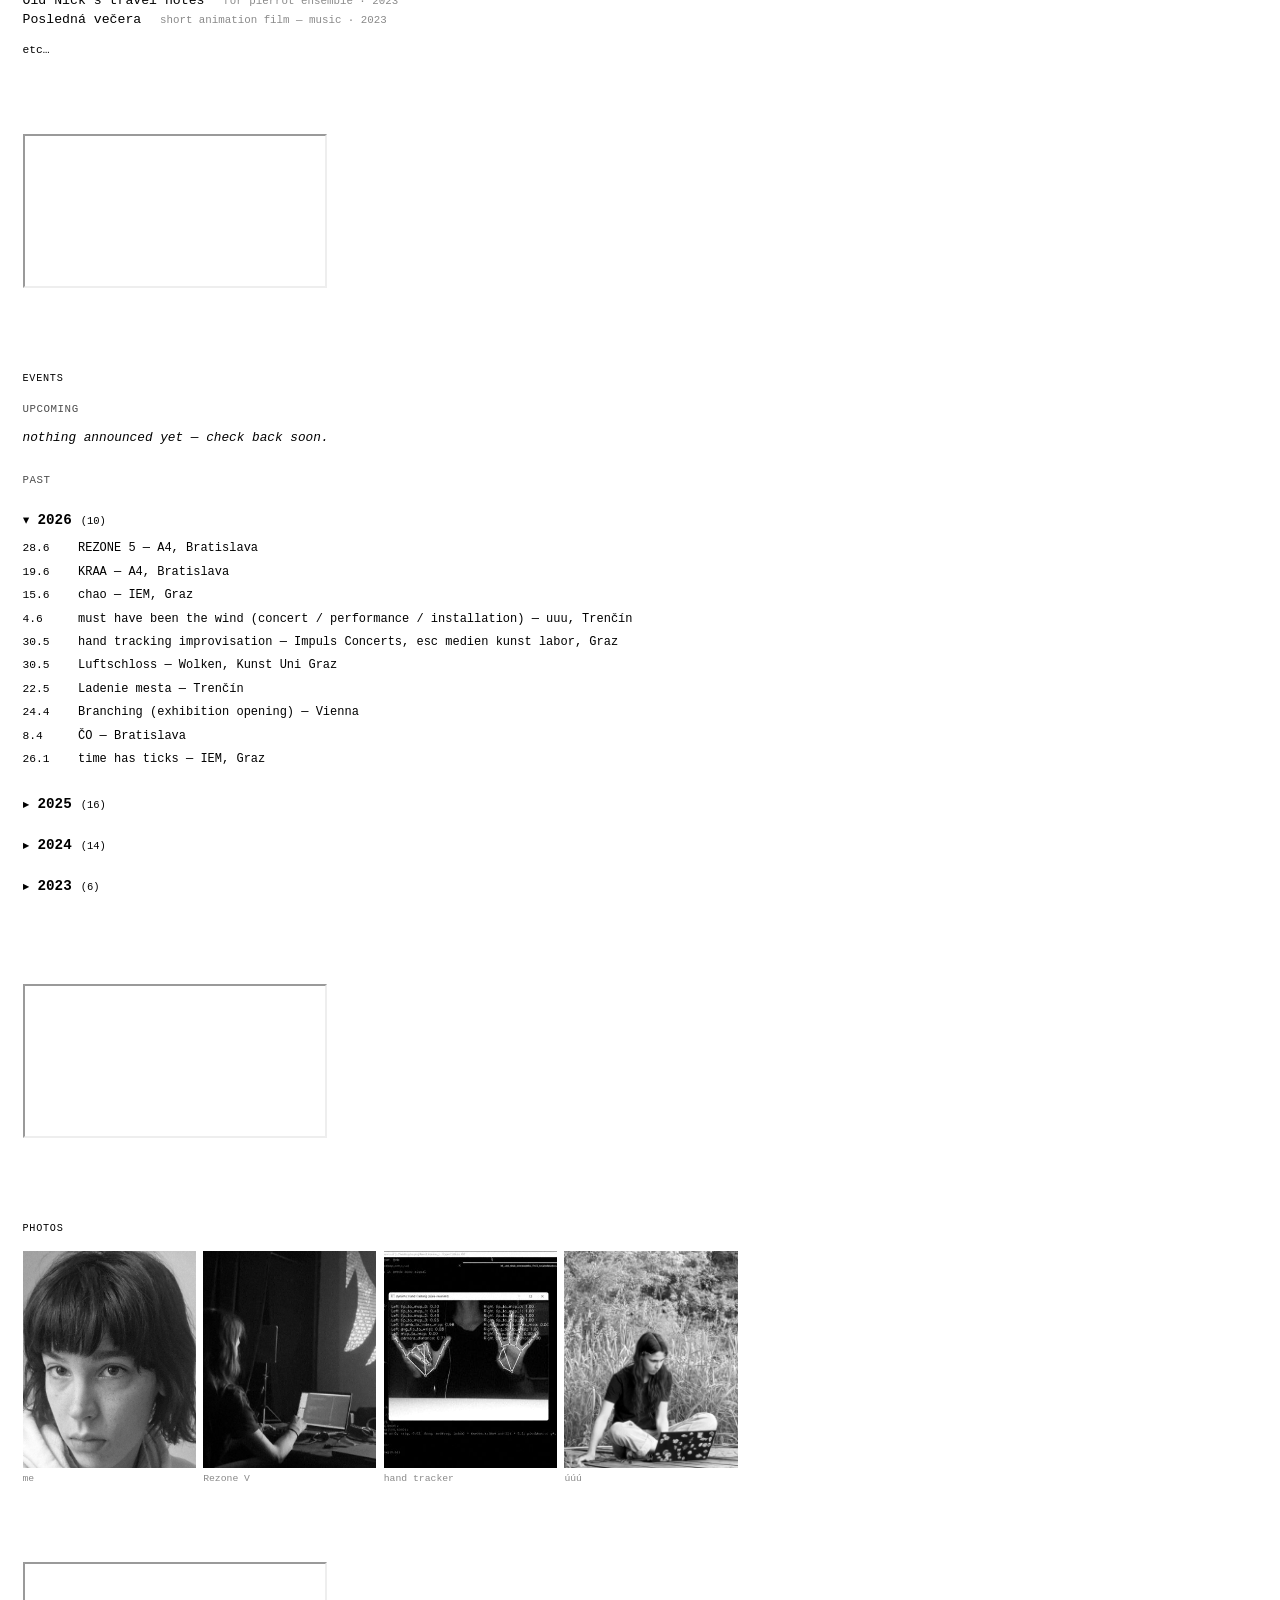
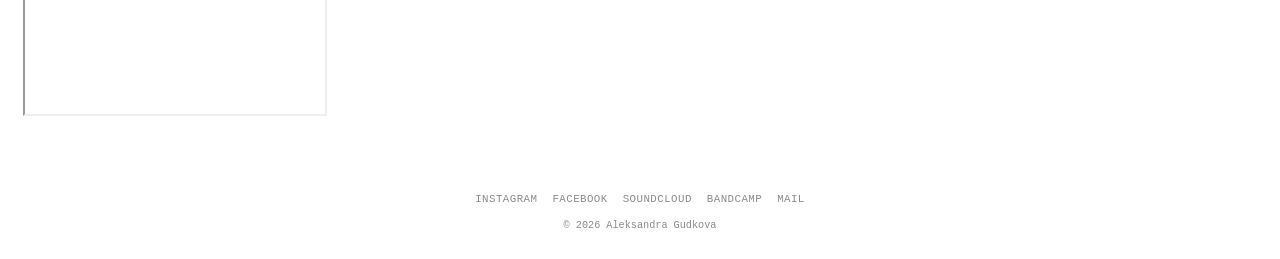
==== commit ca3ef901: "Add video sections with YouTube embeds Added multiple video sections with embedded YouTube iframes." ====
--- a/index.html
+++ b/index.html
@@ -44,16 +44,32 @@
     </section>
   </div>
 
-  <section class="section" id="news">
+  <!-- <section class="section" id="news">
     <p class="label">news</p>
     <ul class="news-list" id="newsList" data-limit="5"></ul>
-  </section>
+  </section> -->
+
+  <section class="section">
+  <div class="video">
+    <iframe src="https://www.youtube-nocookie.com/embed/wUem02vxRB4"
+            <!-- title="short description of the video" -->
+            loading="lazy" allowfullscreen></iframe>
+  </div>
+</section>
 
   <section class="section" id="projects">
     <p class="label">projects</p>
     <ul class="work-list" id="projectsList"></ul>
     <p class="etc">etc…</p>
   </section>
+
+  <section class="section">
+  <div class="video">
+    <iframe src="https://www.youtube-nocookie.com/embed/uOnXPYdDPHA"
+            <!-- title="short description of the video" -->
+            loading="lazy" allowfullscreen></iframe>
+  </div>
+</section>
 
   <section class="section" id="events">
     <p class="label">events</p>
@@ -67,10 +83,26 @@
     </div>
   </section>
 
+  <section class="section">
+  <div class="video">
+    <iframe src="https://www.youtube-nocookie.com/embed/paQIM0WxKSE"
+            <!-- title="short description of the video" -->
+            loading="lazy" allowfullscreen></iframe>
+  </div>
+</section>
+
   <section class="section" id="photos">
     <p class="label">photos</p>
     <div class="photo-grid" id="photoGrid"></div>
   </section>
+
+  <section class="section">
+  <div class="video">
+    <iframe src="https://www.youtube-nocookie.com/embed/PywBuouK5yQ"
+            <!-- title="short description of the video" -->
+            loading="lazy" allowfullscreen></iframe>
+  </div>
+</section>
 
  <footer class="footer" id="links">
   <ul class="footer-links">
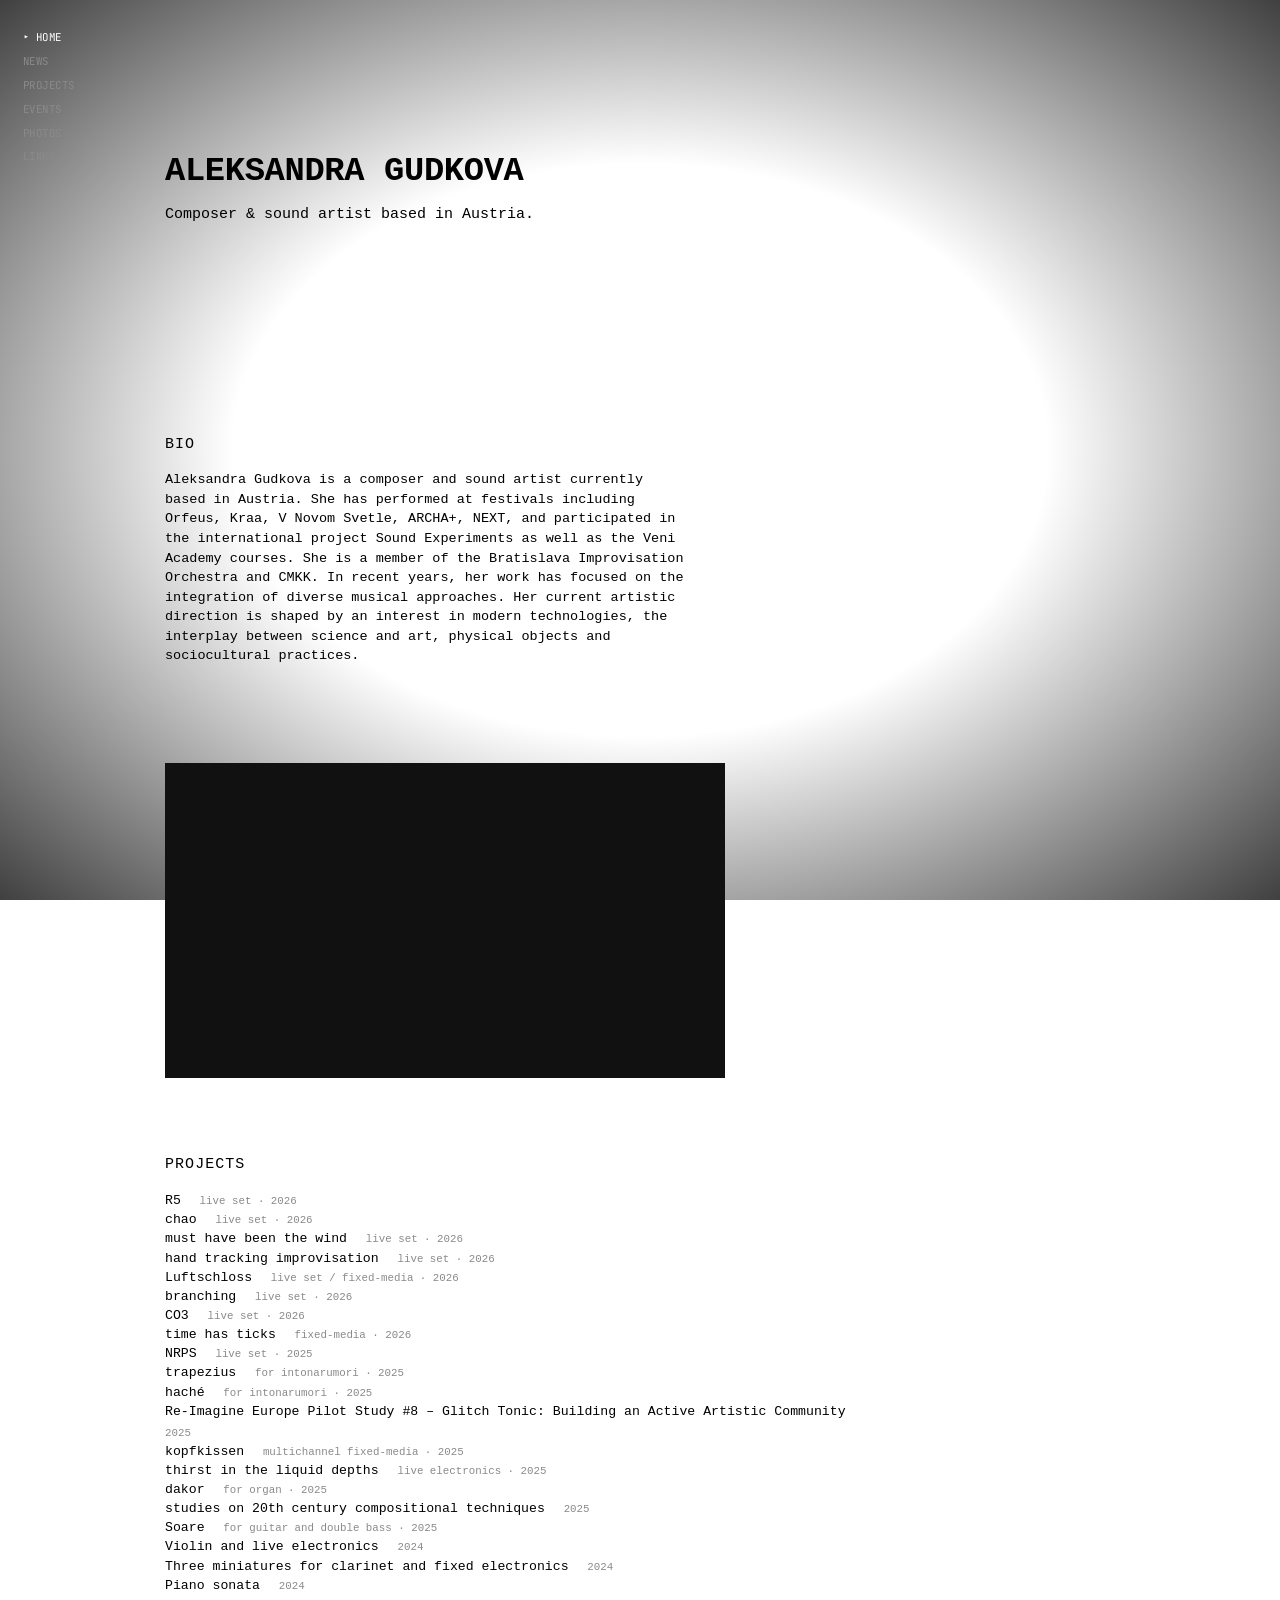
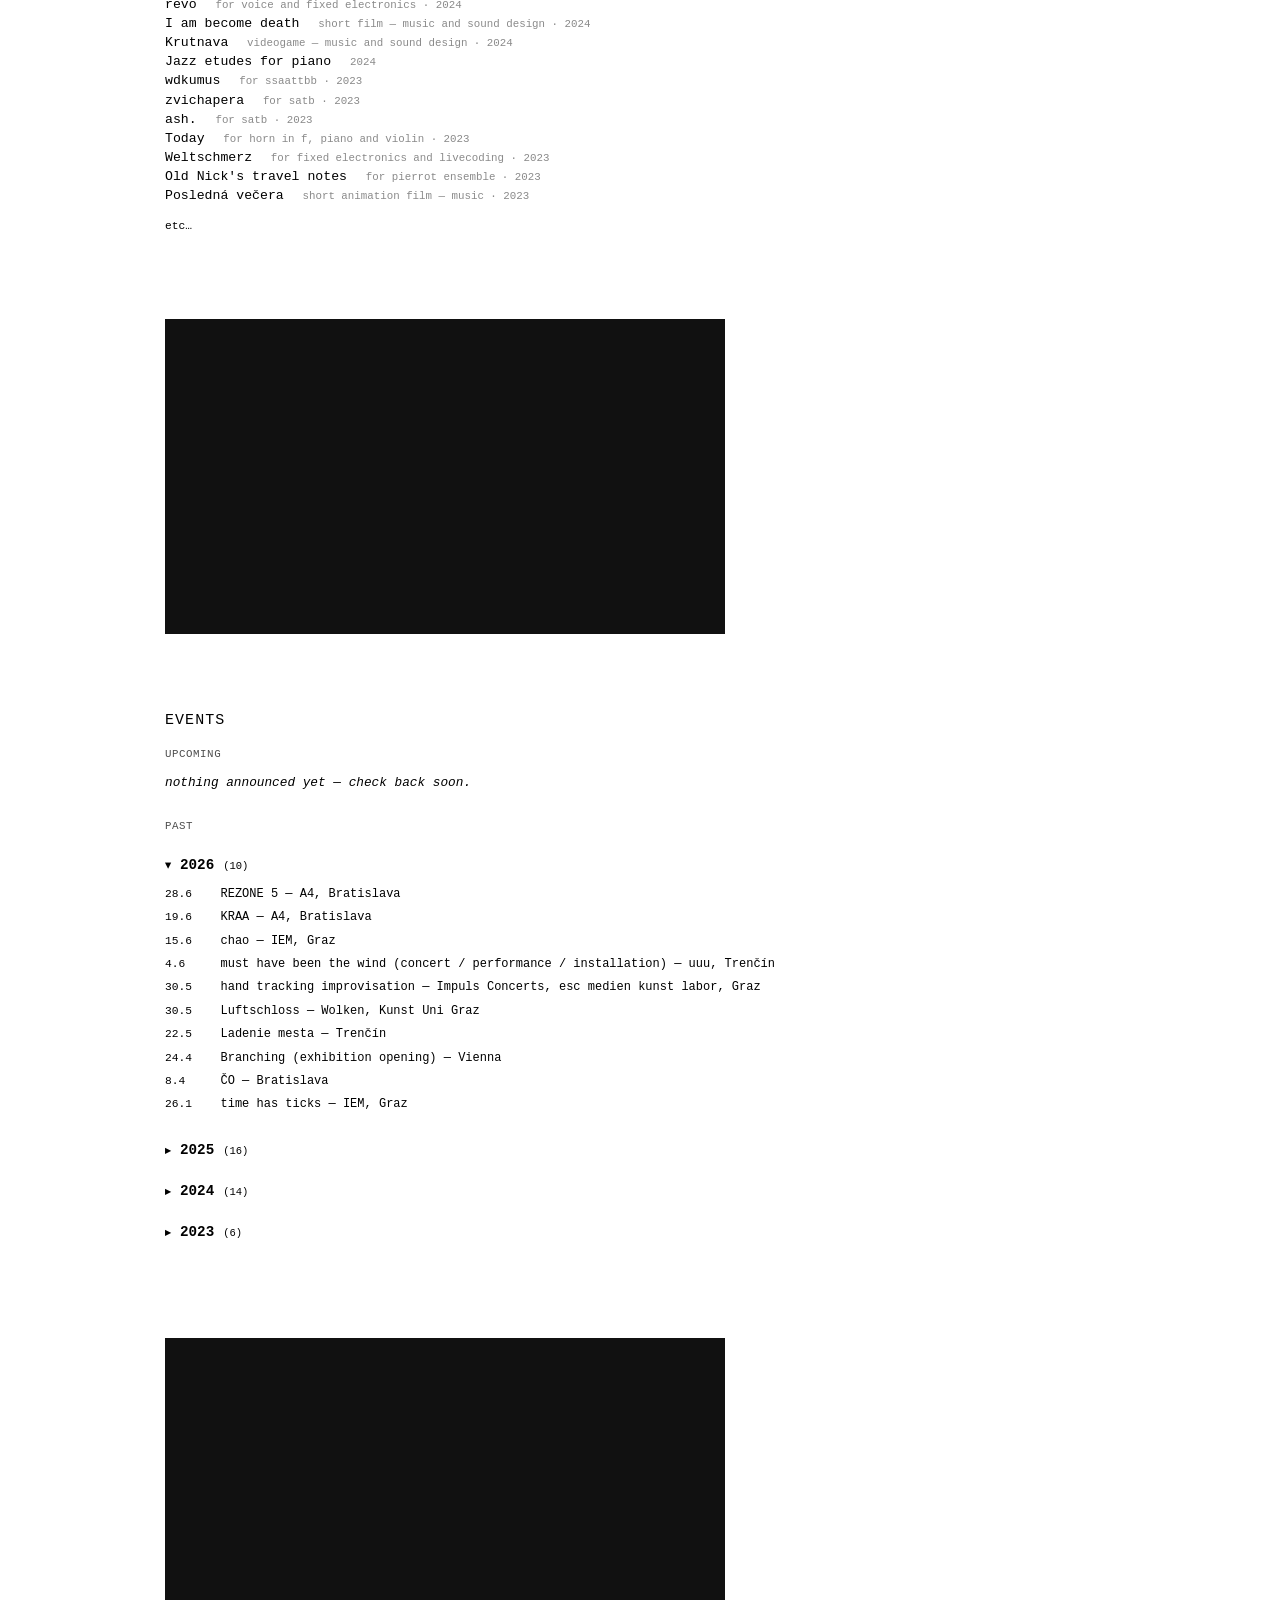
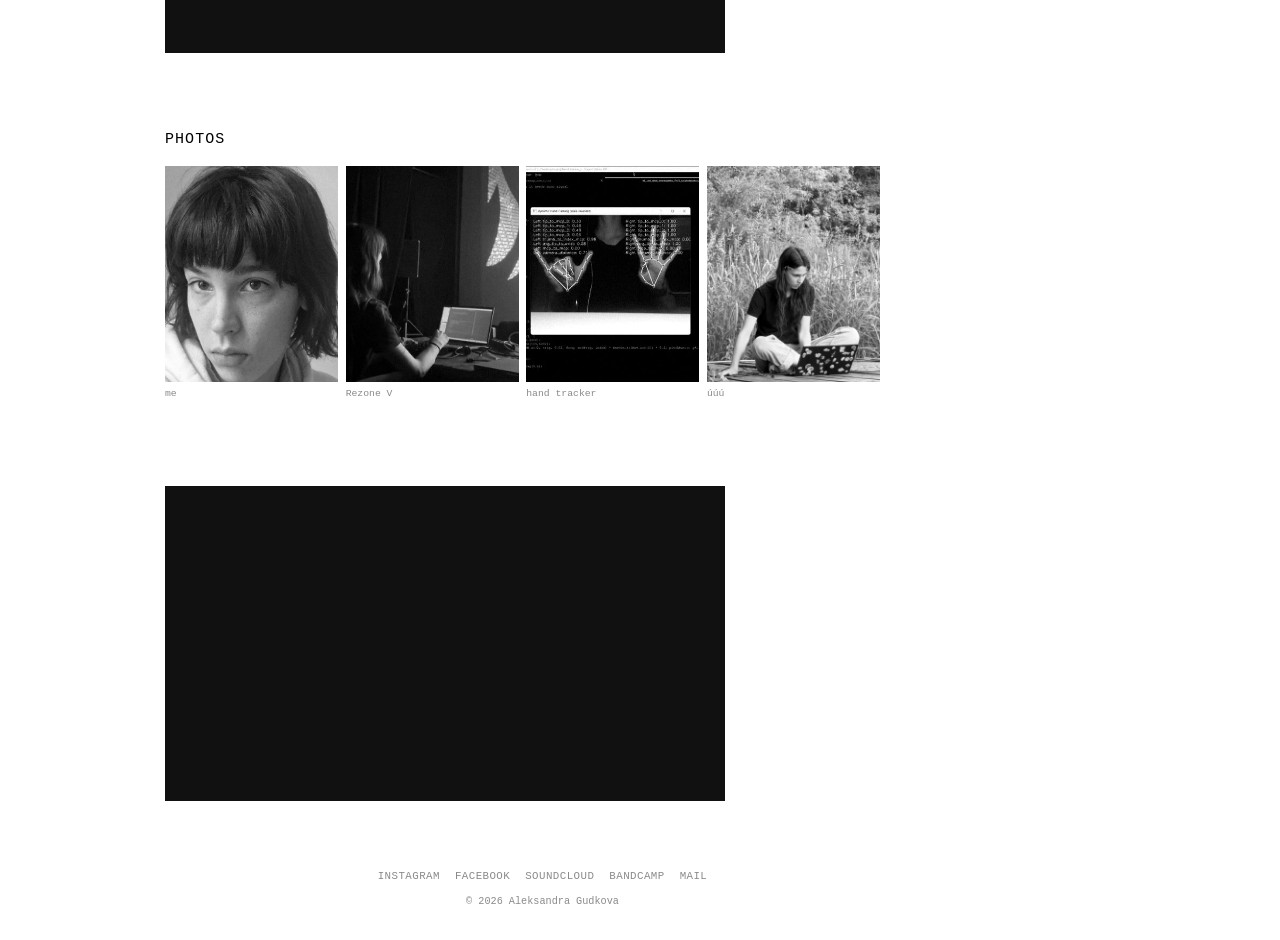
==== commit 312cec66: "Update index.html" ====
--- a/index.html
+++ b/index.html
@@ -15,9 +15,9 @@
 <div id="asciiField" class="ascii-field" aria-hidden="true"></div>
 <div class="scanlines" aria-hidden="true"></div>
 <div class="vignette" aria-hidden="true"></div>
-<p class="clear-hint">click to clear</p>
+<!-- <p class="clear-hint">click to clear</p> -->
 
-<a class="skip-link" href="#main">Skip to content</a>
+<!-- <a class="skip-link" href="#main">Skip to content</a> -->
 
 <nav class="side-nav" aria-label="Sections">
   <a href="#home">home</a>
--- a/style.css
+++ b/style.css
@@ -1,3 +1,39 @@
+.side-nav {
+  position: fixed;
+  top: 2rem;
+  left: 1.5rem;
+  z-index: 5;
+  display: flex;
+  flex-direction: column;
+  gap: 0.55rem;
+  font-family: 'JetBrains Mono', monospace;
+  font-size: 0.72rem;
+  text-transform: uppercase;
+  letter-spacing: 0.05em;
+}
+.side-nav a { color: #8a8a8a; transition: color 0.15s ease; }
+.side-nav a:hover,
+.side-nav a:focus-visible,
+.side-nav a.active { color: #fff; }
+.side-nav a.active::before { content: "▸ "; }
+
+.page {
+  position: relative;
+  z-index: 1;
+  margin-left: 9.5rem;
+  max-width: 800px;
+}
+
+@media (max-width: 700px) {
+  .side-nav {
+    position: sticky; top: 0; left: auto;
+    flex-direction: row; flex-wrap: wrap; gap: 0.4rem 1rem;
+    padding: 0.7rem 1rem;
+    background: #000;
+  }
+  .page { margin-left: 0; }
+}
+
 :root {
   --bg: #ffffff;
   --ink: #000000;
@@ -348,7 +384,7 @@
 
 .label {
   font-family: var(--font-mono);
-  font-size: 0.68rem;
+  font-size: 1rem;
   letter-spacing: 0.07em;
   text-transform: uppercase;
   color: var(--ink);
@@ -378,7 +414,7 @@
   list-style: none;
   margin: 0;
   padding: 0;
-  gap: 0.4rem
+  gap: 0.6rem
 }
 
 .work-item {
@@ -601,5 +637,21 @@
   color: var(--ink-dim);
 }
 
+.work-item a:not([href]) { pointer-events: none; }
+
+.video {
+  position: relative;
+  width: 100%;
+  max-width: 560px;          /* player width: change to taste */
+  aspect-ratio: 16 / 9;
+  margin-top: 0.6rem;
+  background: #111;
+}
+.video iframe {
+  position: absolute; inset: 0;
+  width: 100%; height: 100%;
+  border: 0;
+}
+
 .ascii-field { pointer-events: none; }
 .side-nav { position: fixed; z-index: 5; }
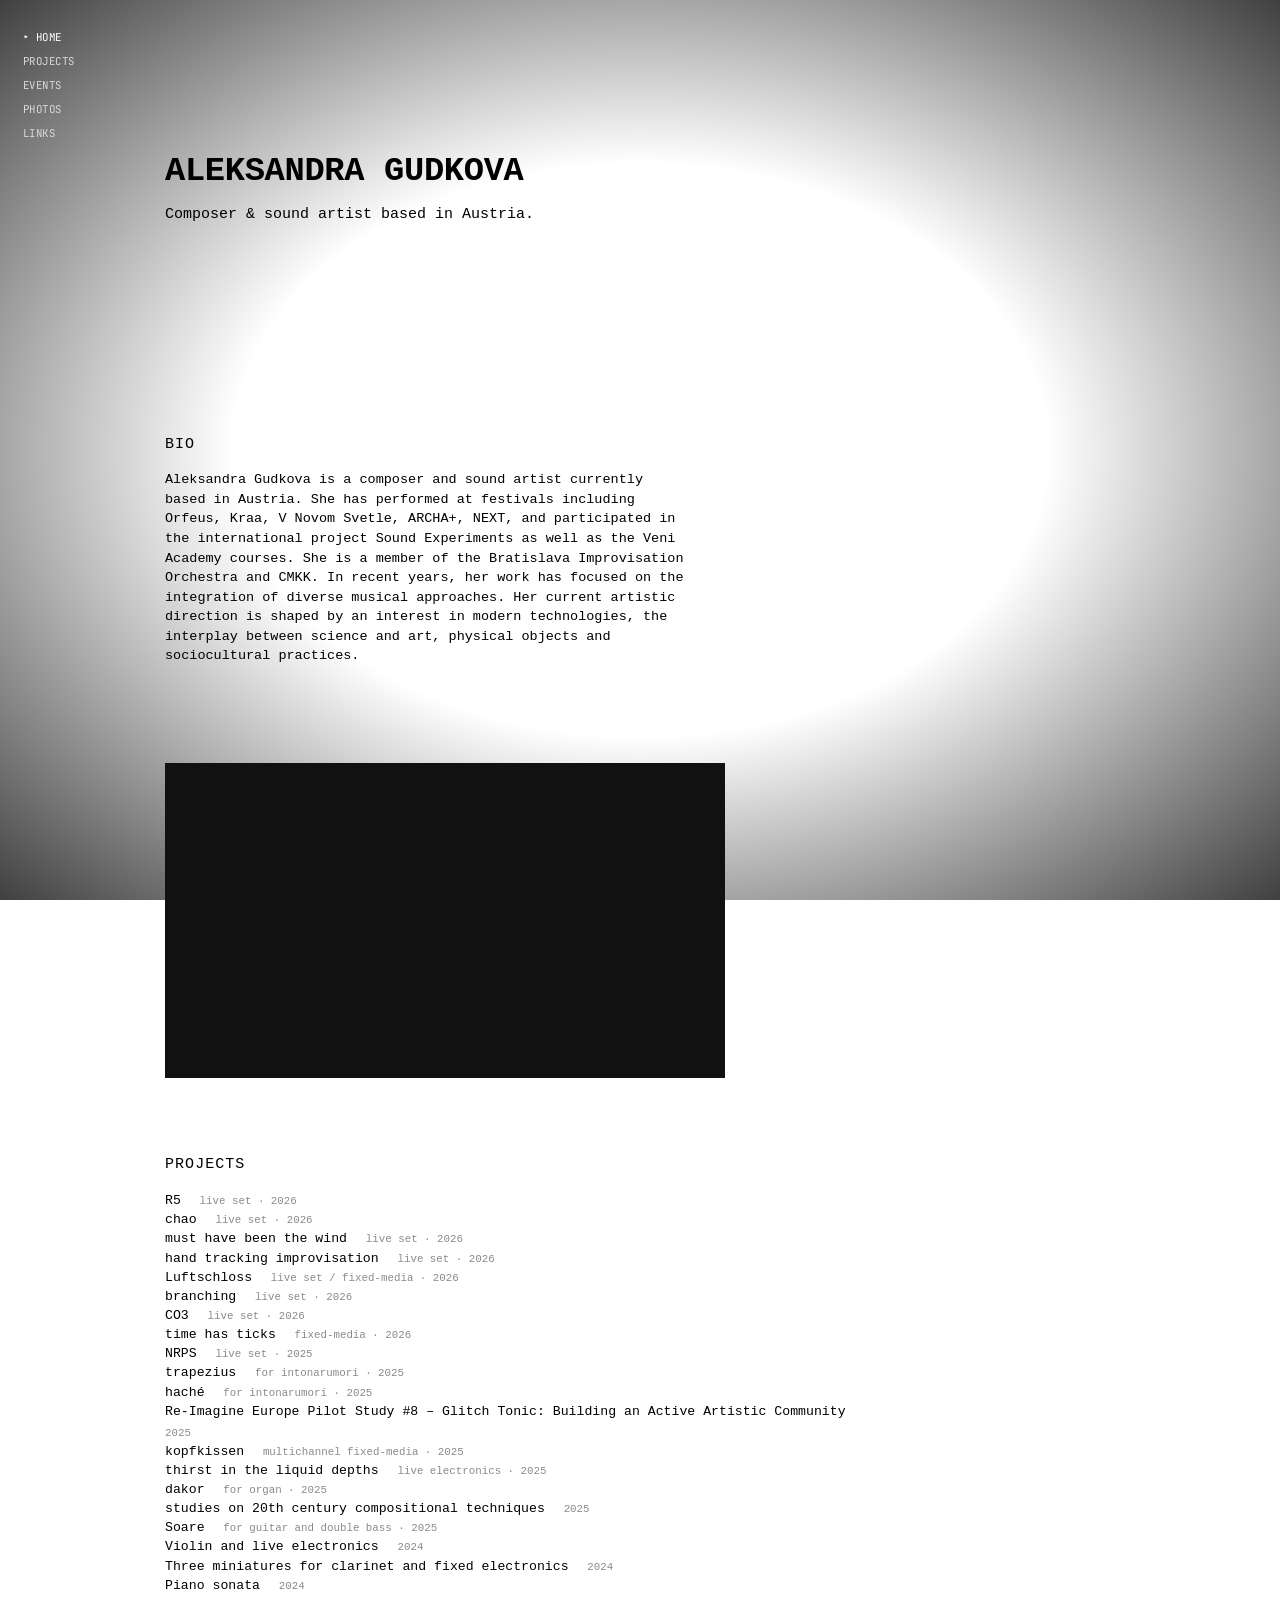
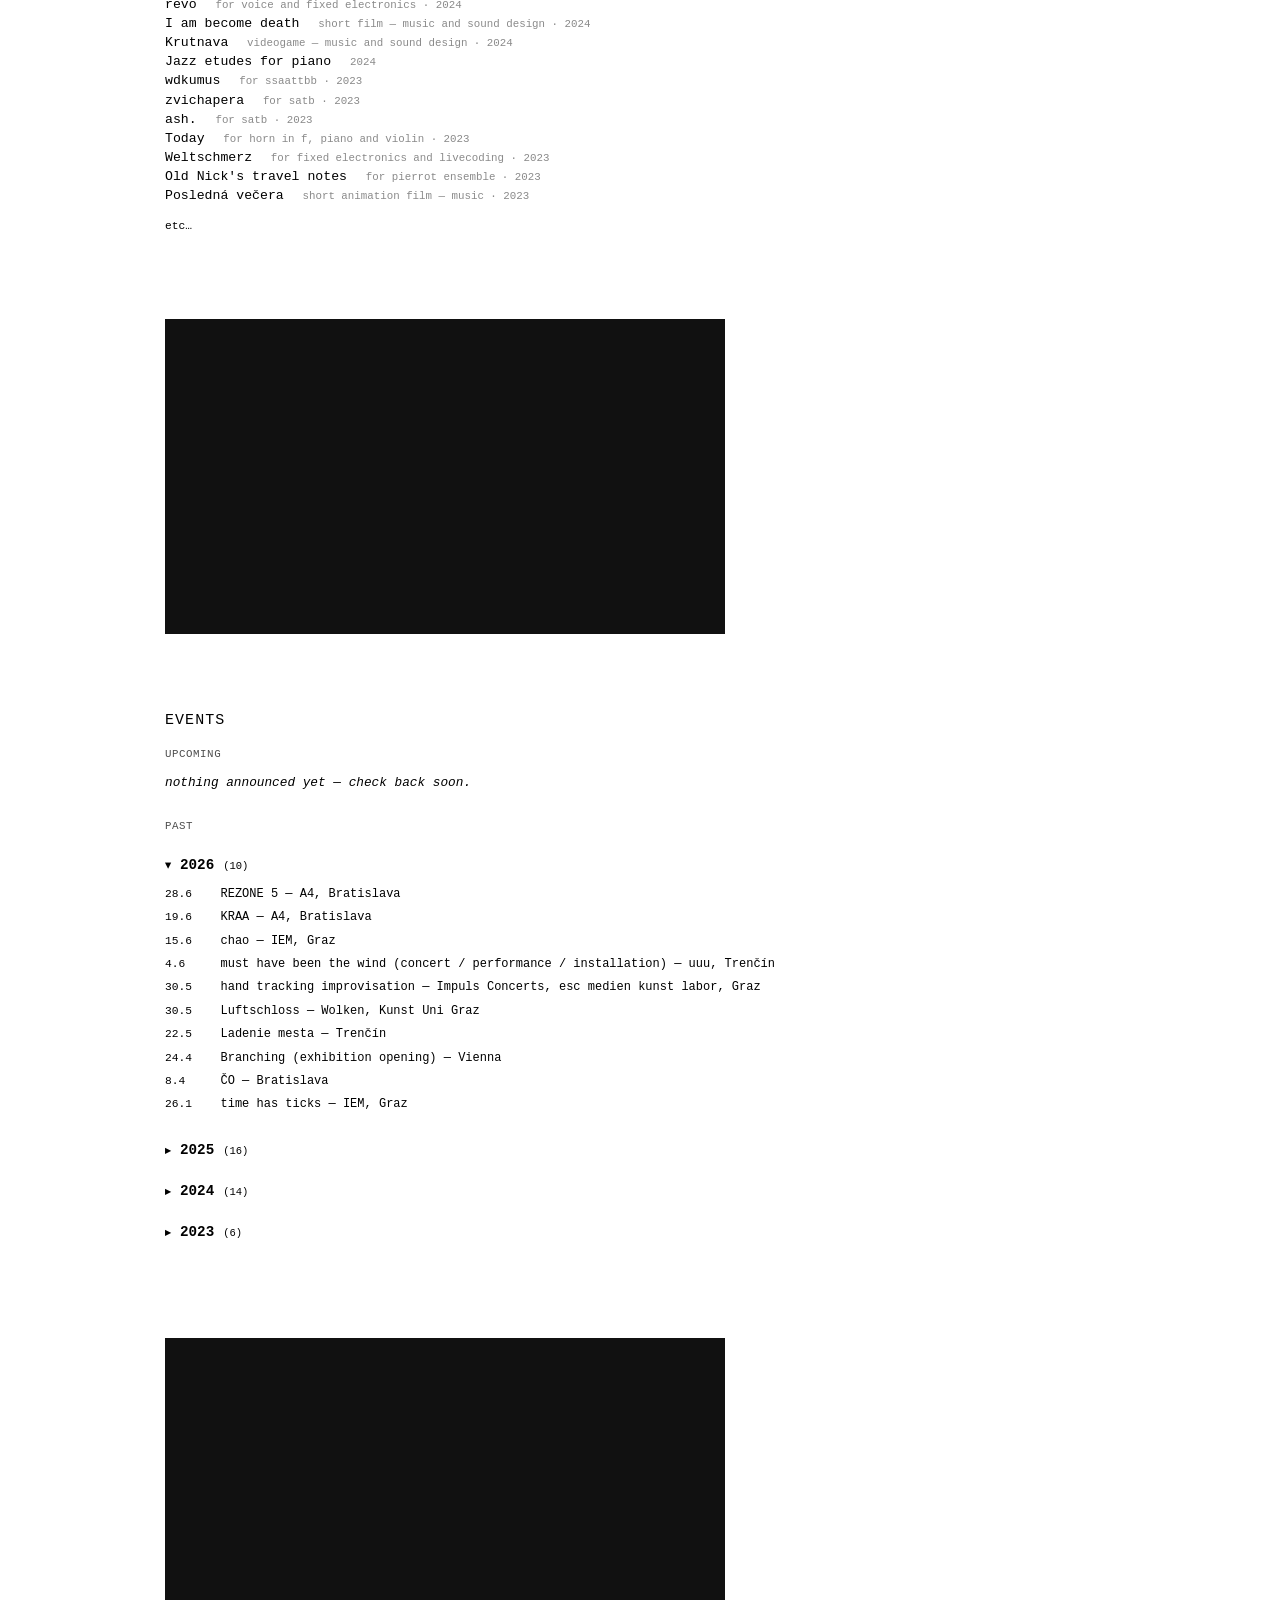
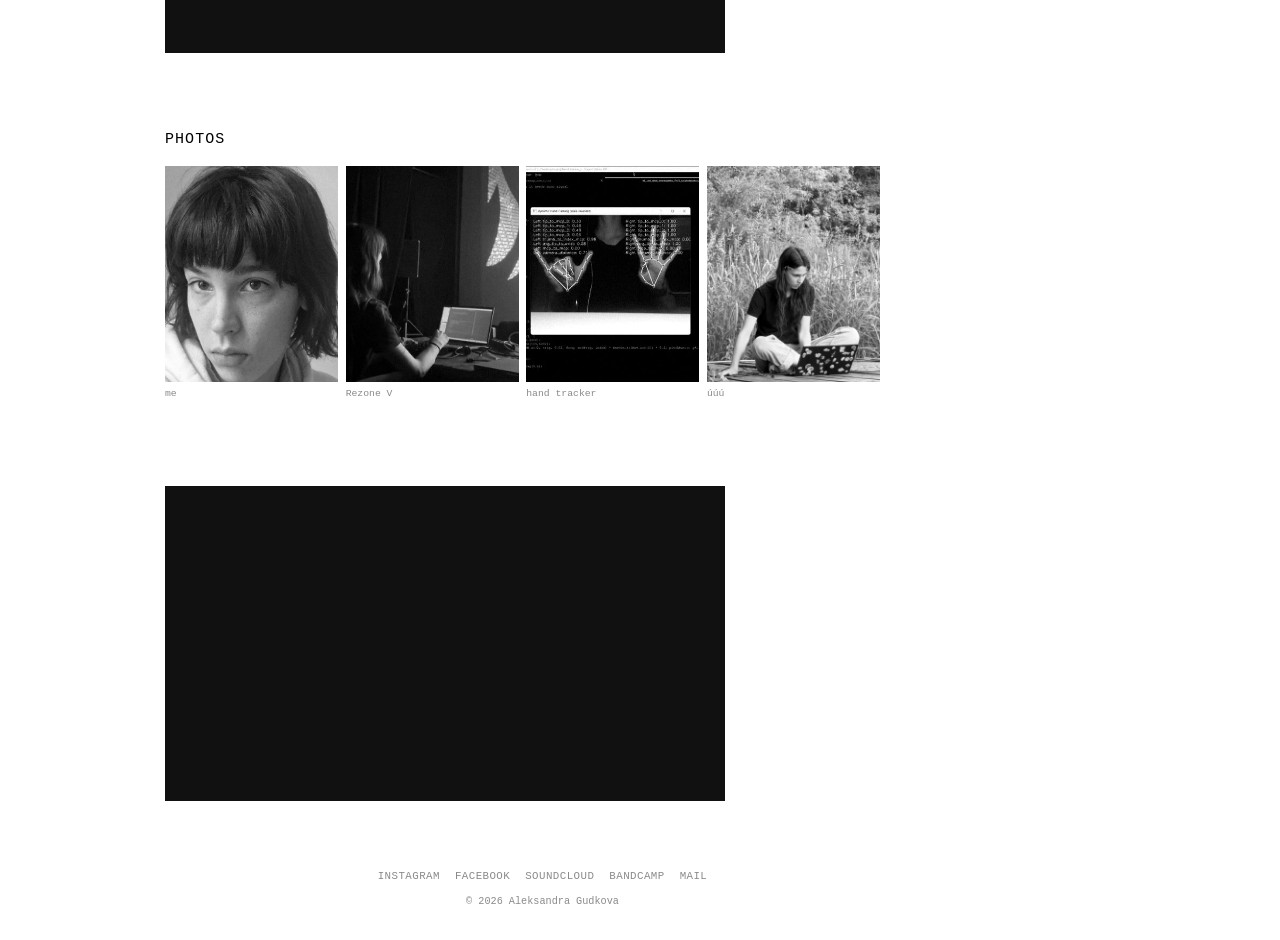
==== commit e6047e04: "Fix mailto link in footer" ====
--- a/index.html
+++ b/index.html
@@ -21,7 +21,7 @@
 
 <nav class="side-nav" aria-label="Sections">
   <a href="#home">home</a>
-  <a href="#news">news</a>
+  <!-- <a href="#news">news</a> -->
   <a href="#projects">projects</a>
   <a href="#events">events</a>
   <a href="#photos">photos</a>
@@ -110,7 +110,7 @@
     <li><a href="https://www.facebook.com/akovtak/" target="_blank" rel="noopener">facebook</a></li>
     <li><a href="https://soundcloud.com/akovtak" target="_blank" rel="noopener">soundcloud</a></li>
     <li><a href="https://akovtak.bandcamp.com/album/obstsalat" target="_blank" rel="noopener">bandcamp</a></li>
-    <li><a href="lksndr.cptn@gmail.com" target="_blank" rel="noopener">mail</a></li>
+    <li><a href="mailto:lksndr.cptn@gmail.com" target="_blank" rel="noopener">mail</a></li>
   </ul>
   <p>© 2026 Aleksandra Gudkova</p>
 </footer>
--- a/style.css
+++ b/style.css
@@ -11,7 +11,7 @@
   text-transform: uppercase;
   letter-spacing: 0.05em;
 }
-.side-nav a { color: #8a8a8a; transition: color 0.15s ease; }
+.side-nav a { color: #d9d9d9; transition: color 0.15s ease; }
 .side-nav a:hover,
 .side-nav a:focus-visible,
 .side-nav a.active { color: #fff; }
@@ -414,7 +414,7 @@
   list-style: none;
   margin: 0;
   padding: 0;
-  gap: 0.6rem
+  gap: 0.8rem
 }
 
 .work-item {
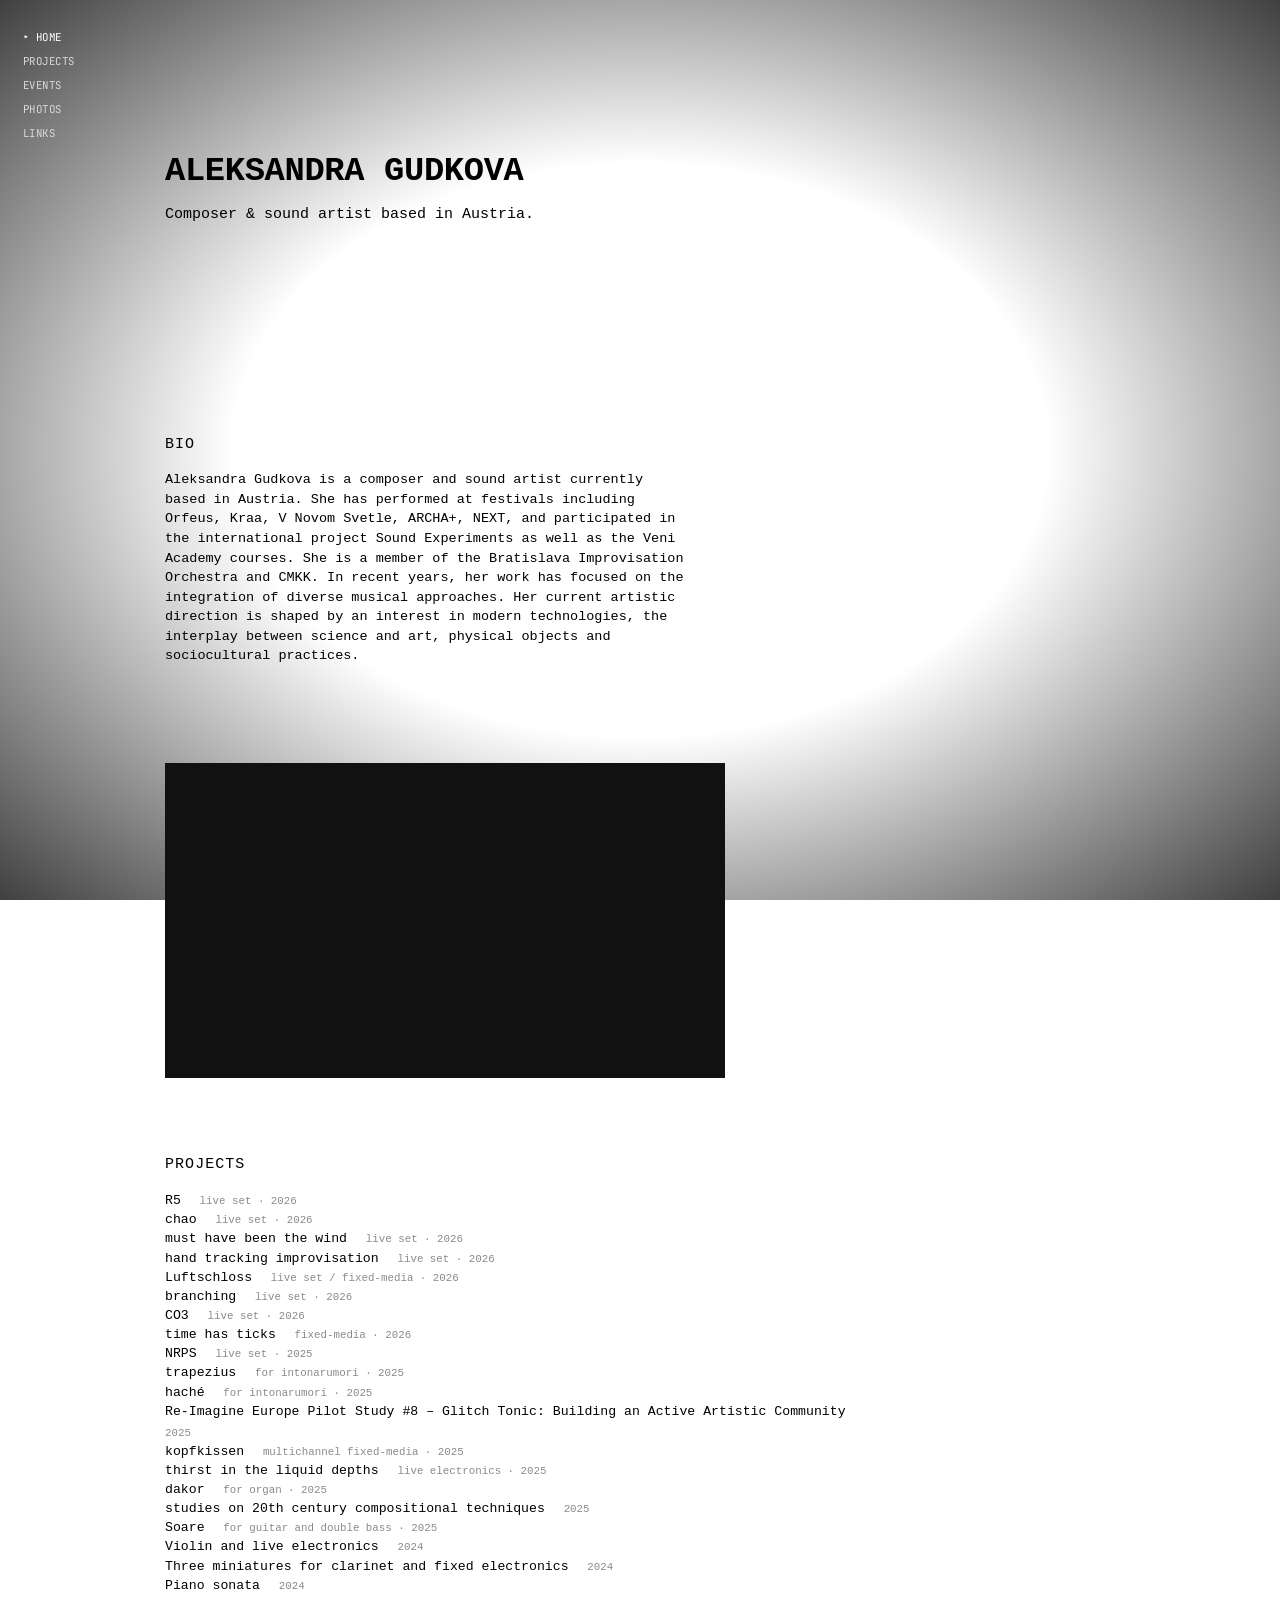
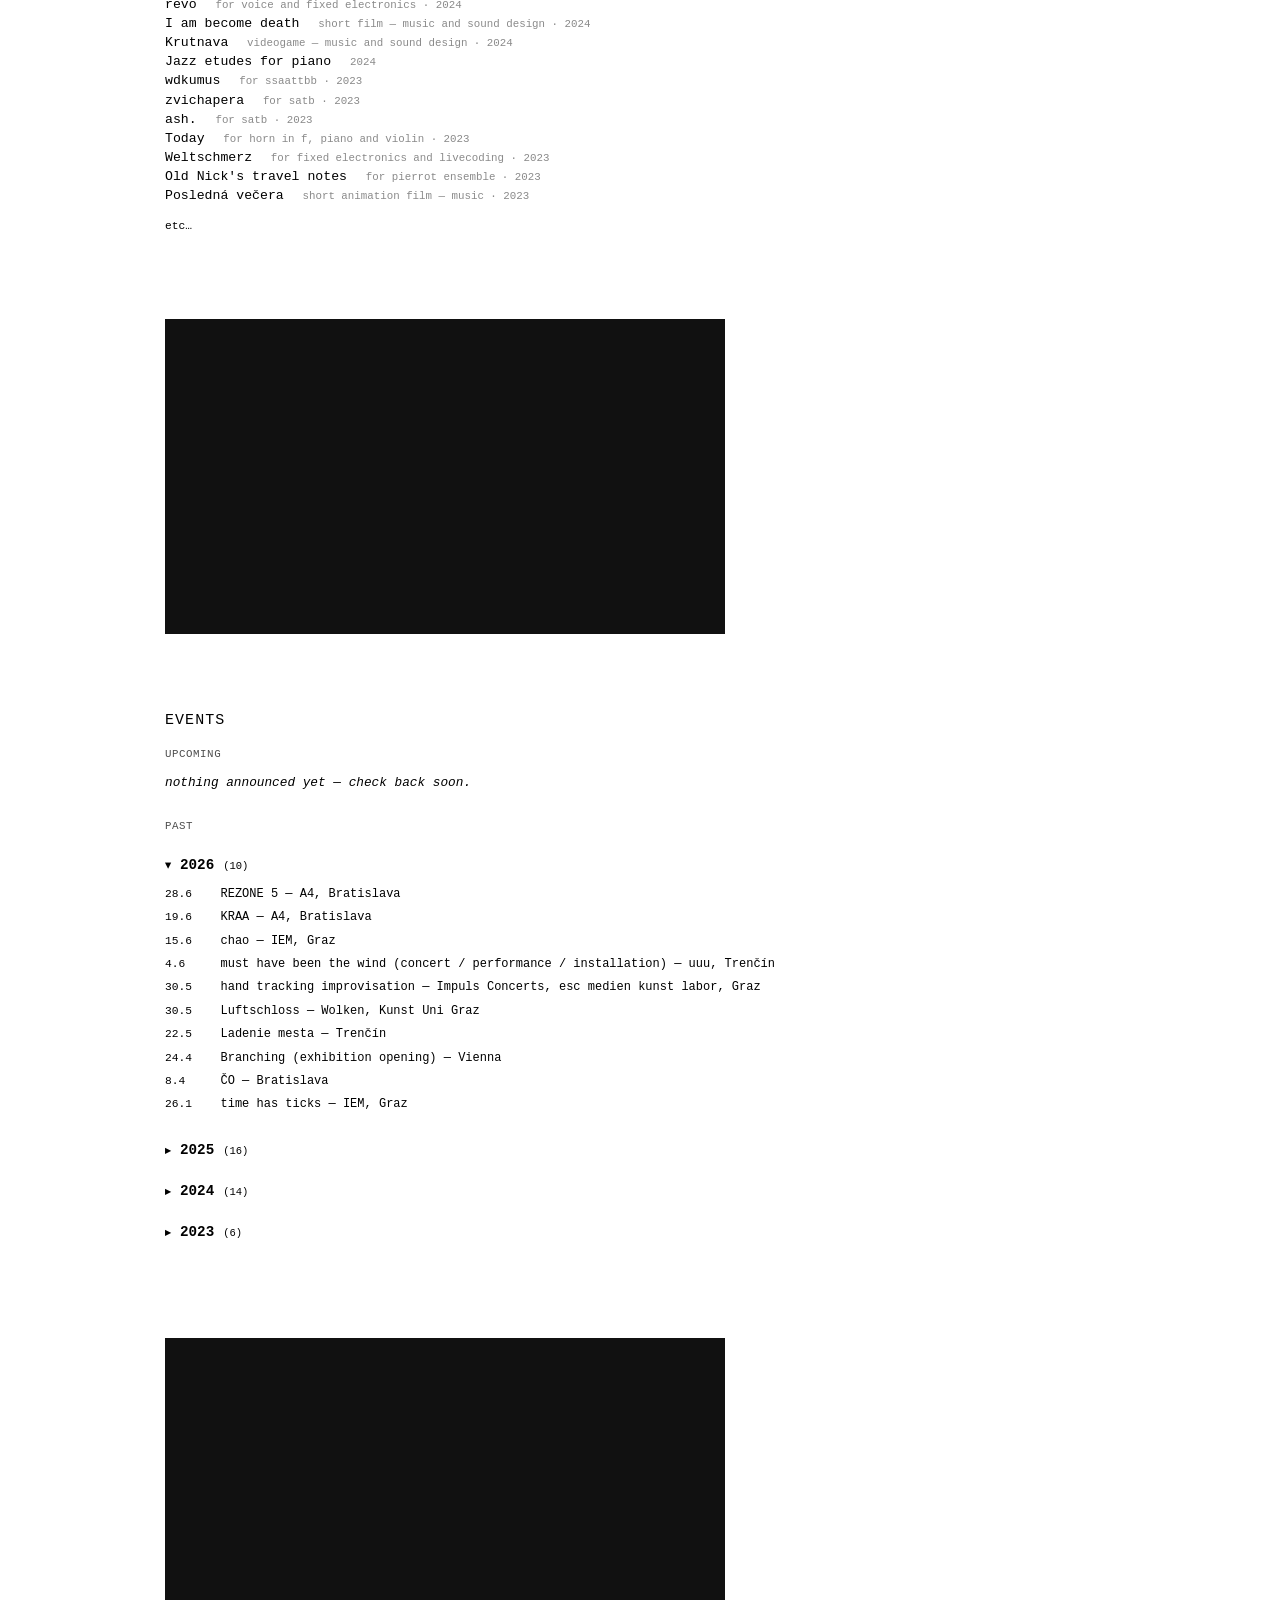
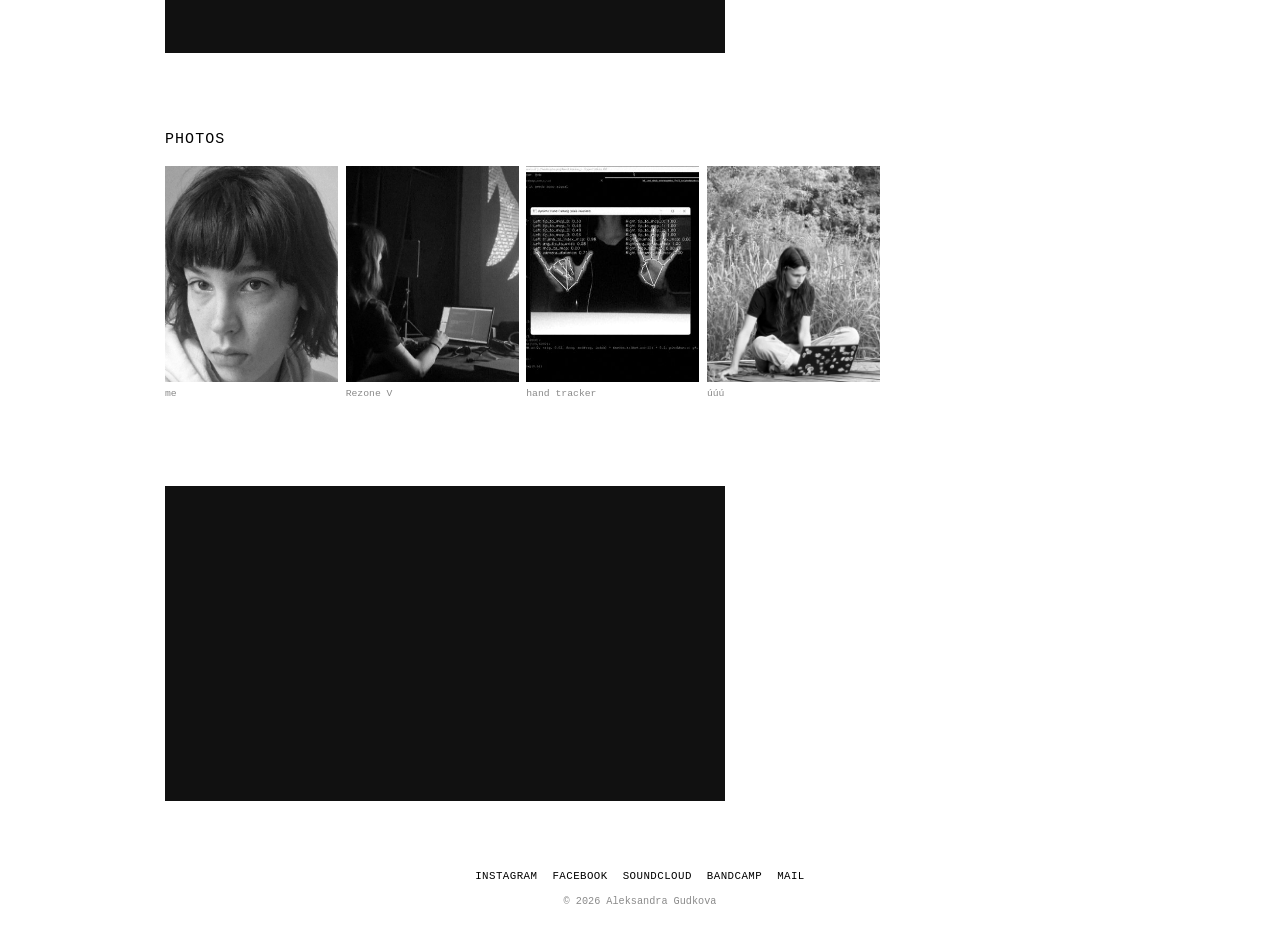
==== commit 2a9a18af: "Update index.html" ====
--- a/index.html
+++ b/index.html
@@ -103,8 +103,11 @@
             loading="lazy" allowfullscreen></iframe>
   </div>
 </section>
+  
+</main>
 
- <footer class="footer" id="links">
+
+   <footer class="footer" id="links">
   <ul class="footer-links">
     <li><a href="https://www.instagram.com/akovtak/" target="_blank" rel="noopener">instagram</a></li>
     <li><a href="https://www.facebook.com/akovtak/" target="_blank" rel="noopener">facebook</a></li>
@@ -114,8 +117,8 @@
   </ul>
   <p>© 2026 Aleksandra Gudkova</p>
 </footer>
+
   
-</main>
 
 <script src="content.js"></script>
 <script src="script.js"></script>
--- a/style.css
+++ b/style.css
@@ -621,7 +621,7 @@
 }
 
 .footer-links a {
-  color: var(--ink-dim);
+  color: var(--ink);
   transition: color 0.15s ease;
 }
 
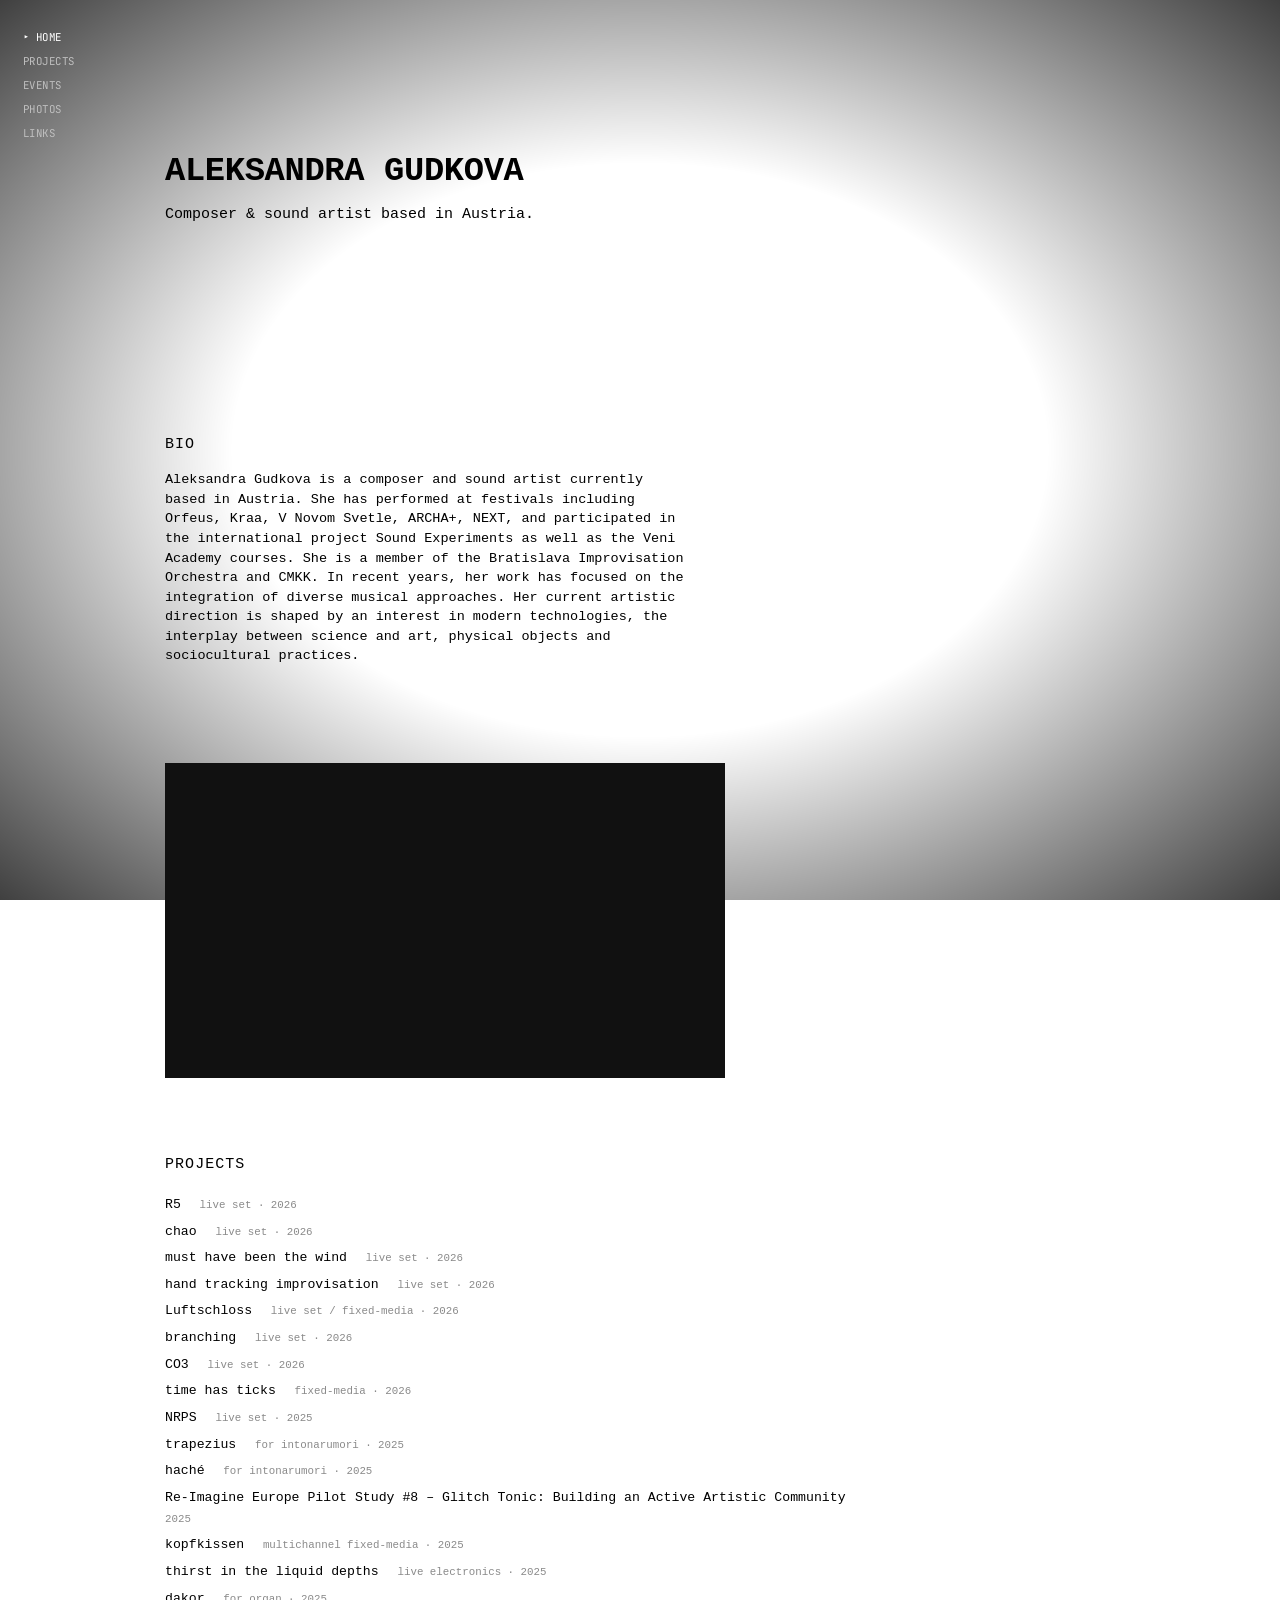
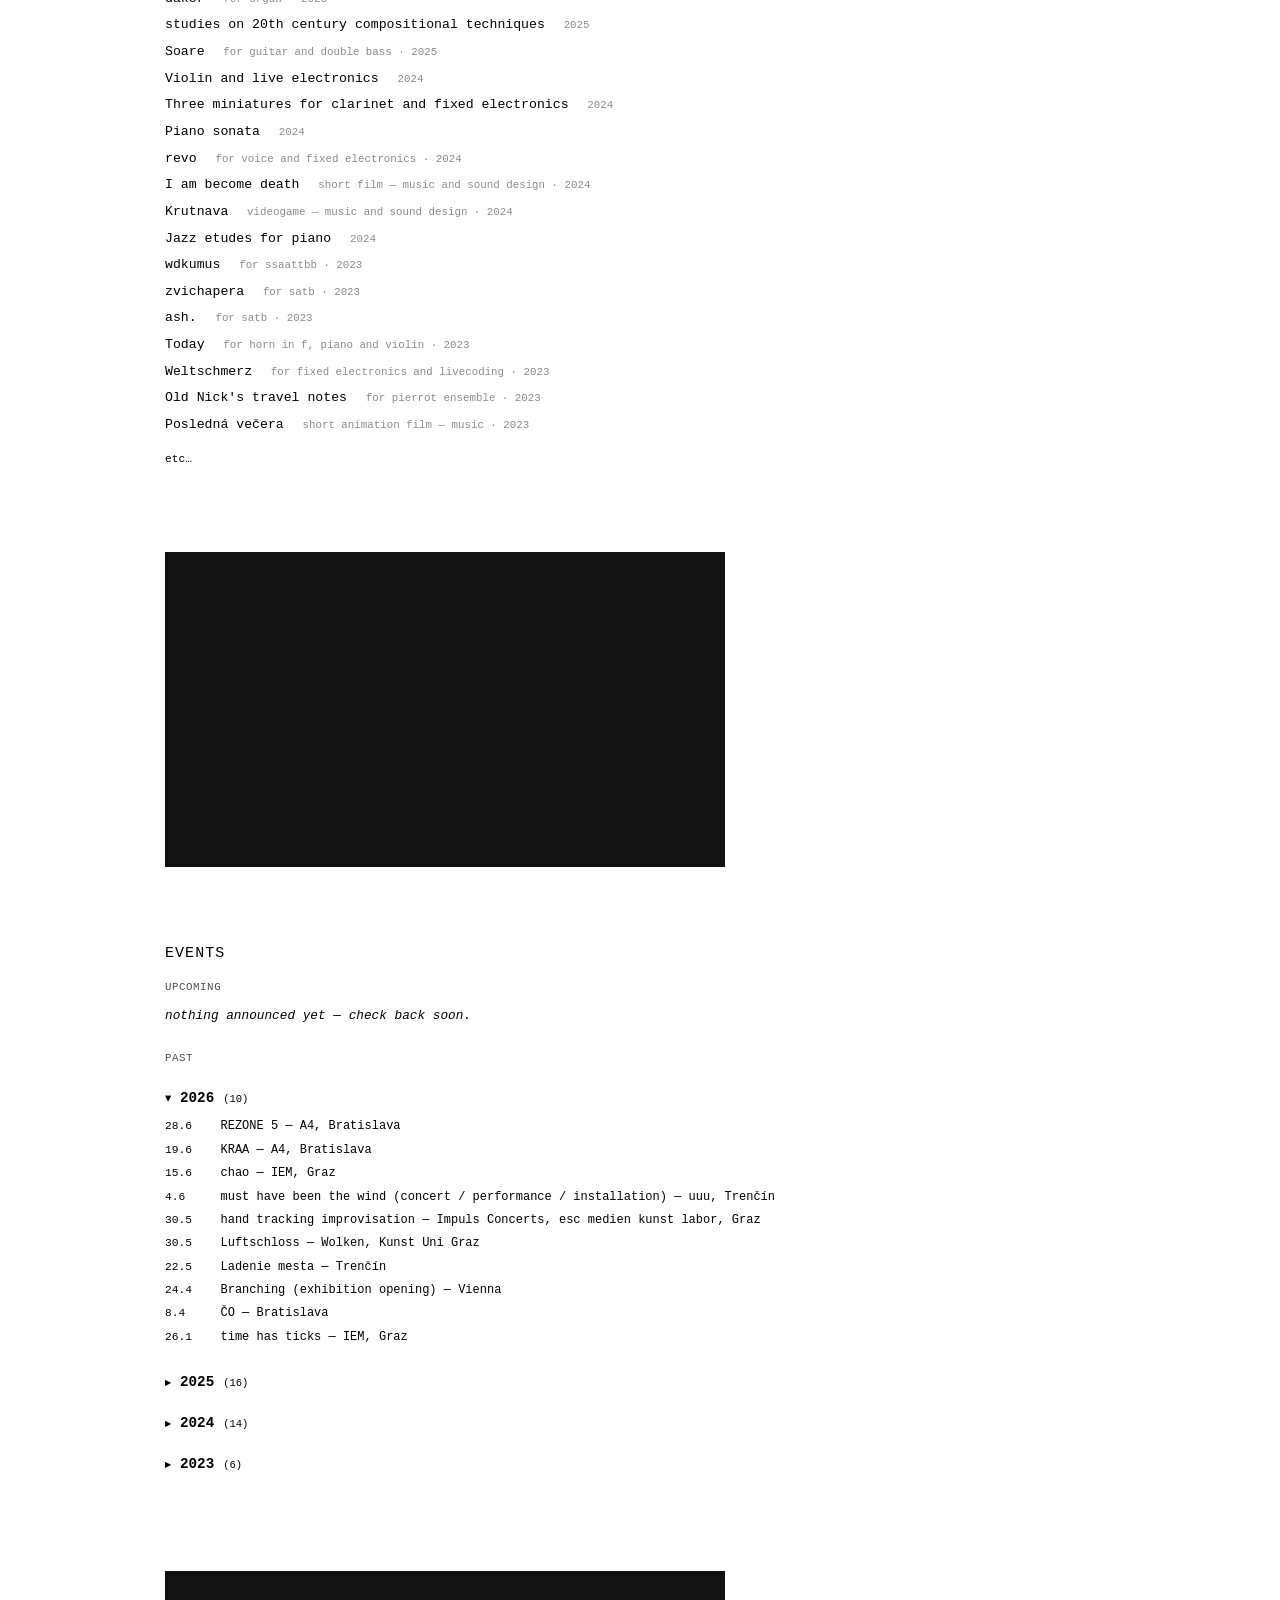
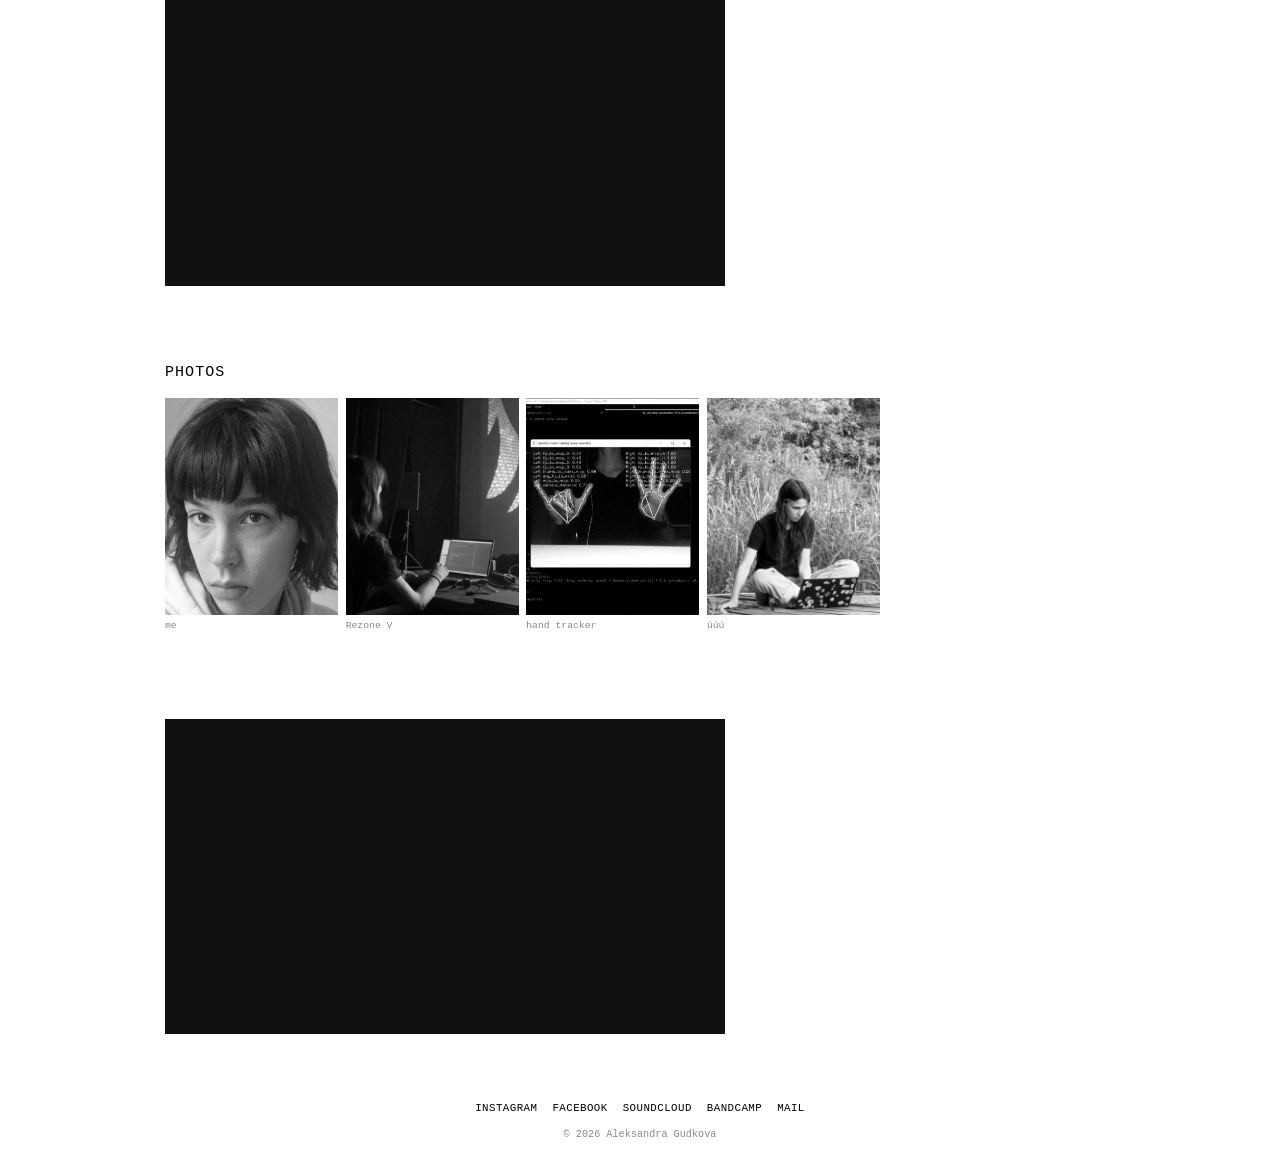
==== commit e63091f1: "Replace YouTube iframe source in index.html" ====
--- a/index.html
+++ b/index.html
@@ -13,7 +13,6 @@
 <body>
 
 <div id="asciiField" class="ascii-field" aria-hidden="true"></div>
-<div class="scanlines" aria-hidden="true"></div>
 <div class="vignette" aria-hidden="true"></div>
 <!-- <p class="clear-hint">click to clear</p> -->
 
@@ -98,7 +97,7 @@
 
   <section class="section">
   <div class="video">
-    <iframe src="https://www.youtube-nocookie.com/embed/PywBuouK5yQ"
+    <iframe src="https://www.youtube-nocookie.com/embed/cUHE-7Vceno"
             <!-- title="short description of the video" -->
             loading="lazy" allowfullscreen></iframe>
   </div>
--- a/style.css
+++ b/style.css
@@ -11,7 +11,7 @@
   text-transform: uppercase;
   letter-spacing: 0.05em;
 }
-.side-nav a { color: #d9d9d9; transition: color 0.15s ease; }
+.side-nav a { color: #BFBFBF; transition: color 0.15s ease; }
 .side-nav a:hover,
 .side-nav a:focus-visible,
 .side-nav a.active { color: #fff; }
@@ -94,7 +94,7 @@
 .ascii-field .cell.active {
   color: var(--ink);
   opacity: 1;
-  transition: opacity 0.1s ease, color 0.1s ease;
+  transition: opacity 0.01s ease, color 0.01s ease;
 }
 
 .scanlines {
@@ -109,7 +109,7 @@
     transparent 1px,
     transparent 3px
   );
-  mix-blend-mode: overlay;
+  /* mix-blend-mode: overlay; */
 }
 
 .vignette {
@@ -414,11 +414,11 @@
   list-style: none;
   margin: 0;
   padding: 0;
-  gap: 0.8rem
 }
 
 .work-item {
   border-bottom: none;
+  padding: 0.25rem 0;
 }
 
 .work-item a {
@@ -655,3 +655,5 @@
 
 .ascii-field { pointer-events: none; }
 .side-nav { position: fixed; z-index: 5; }
+
+.scanlines { display: none; }
